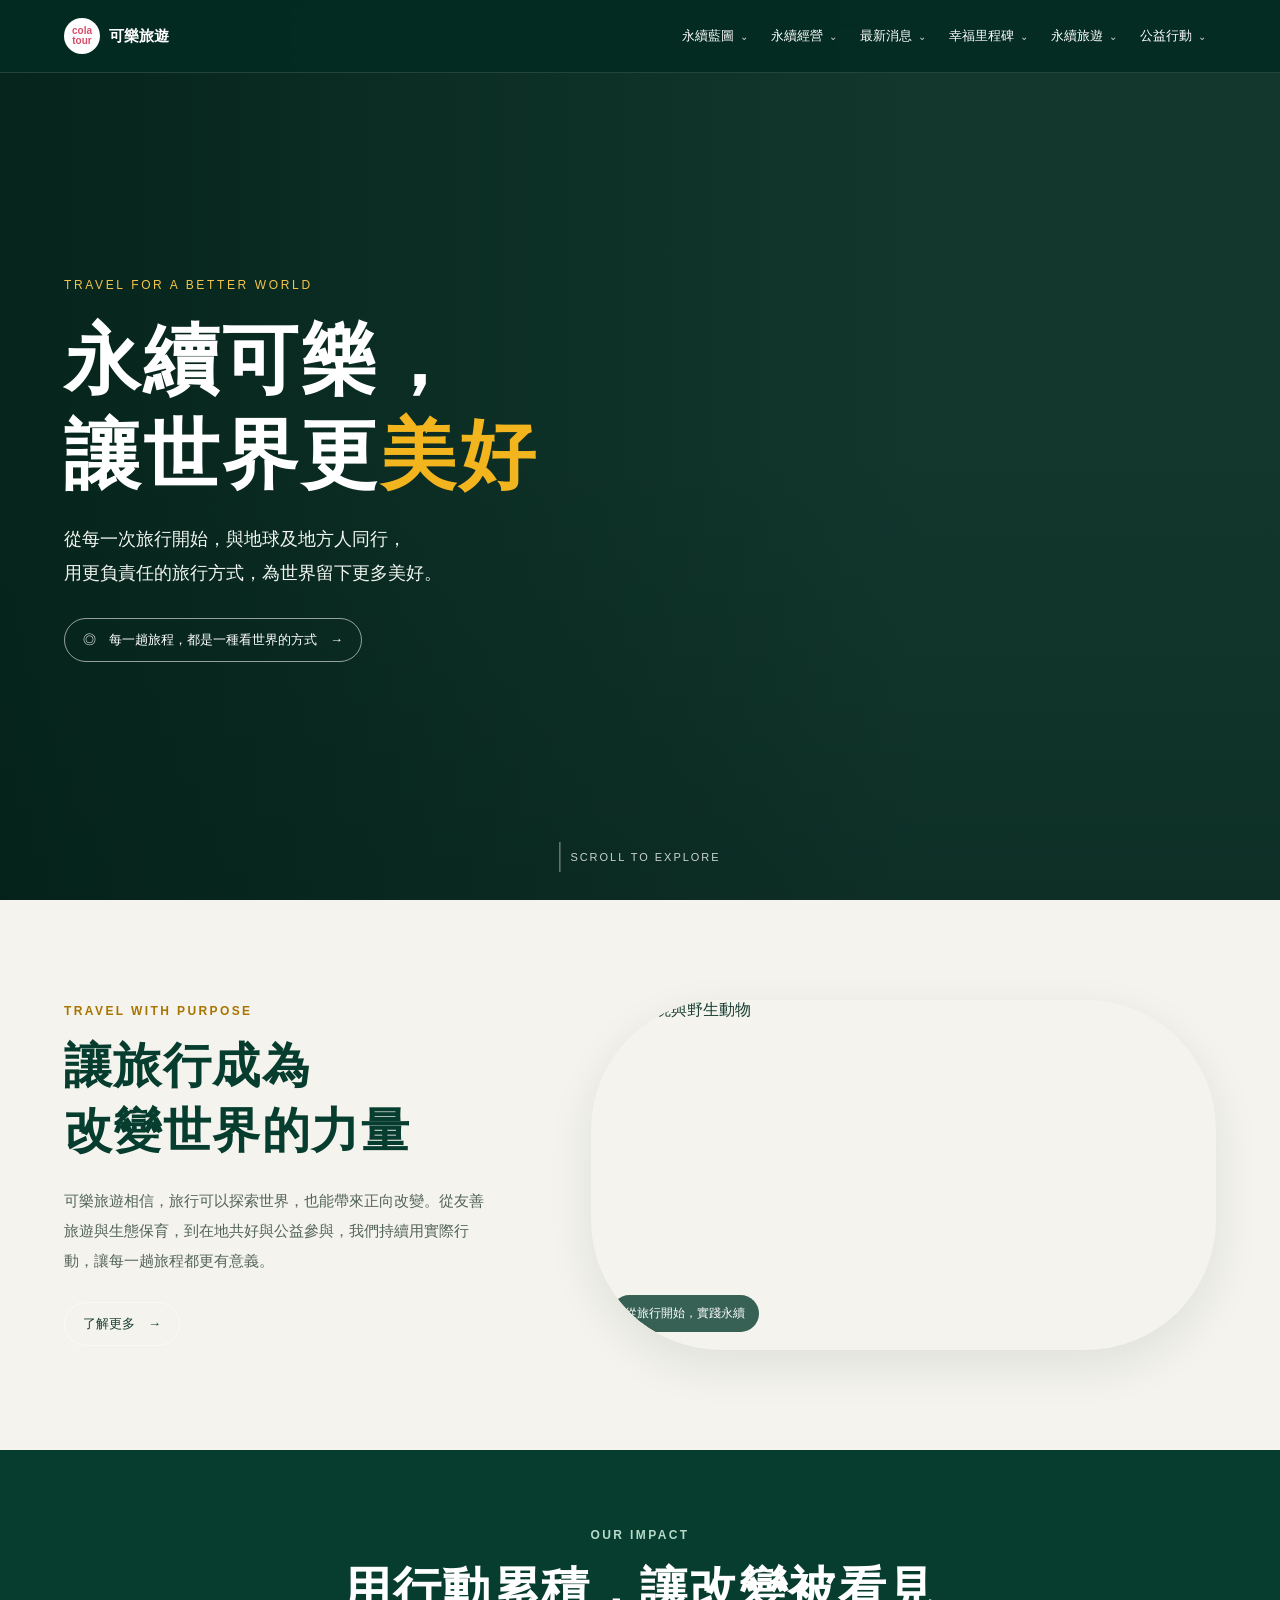
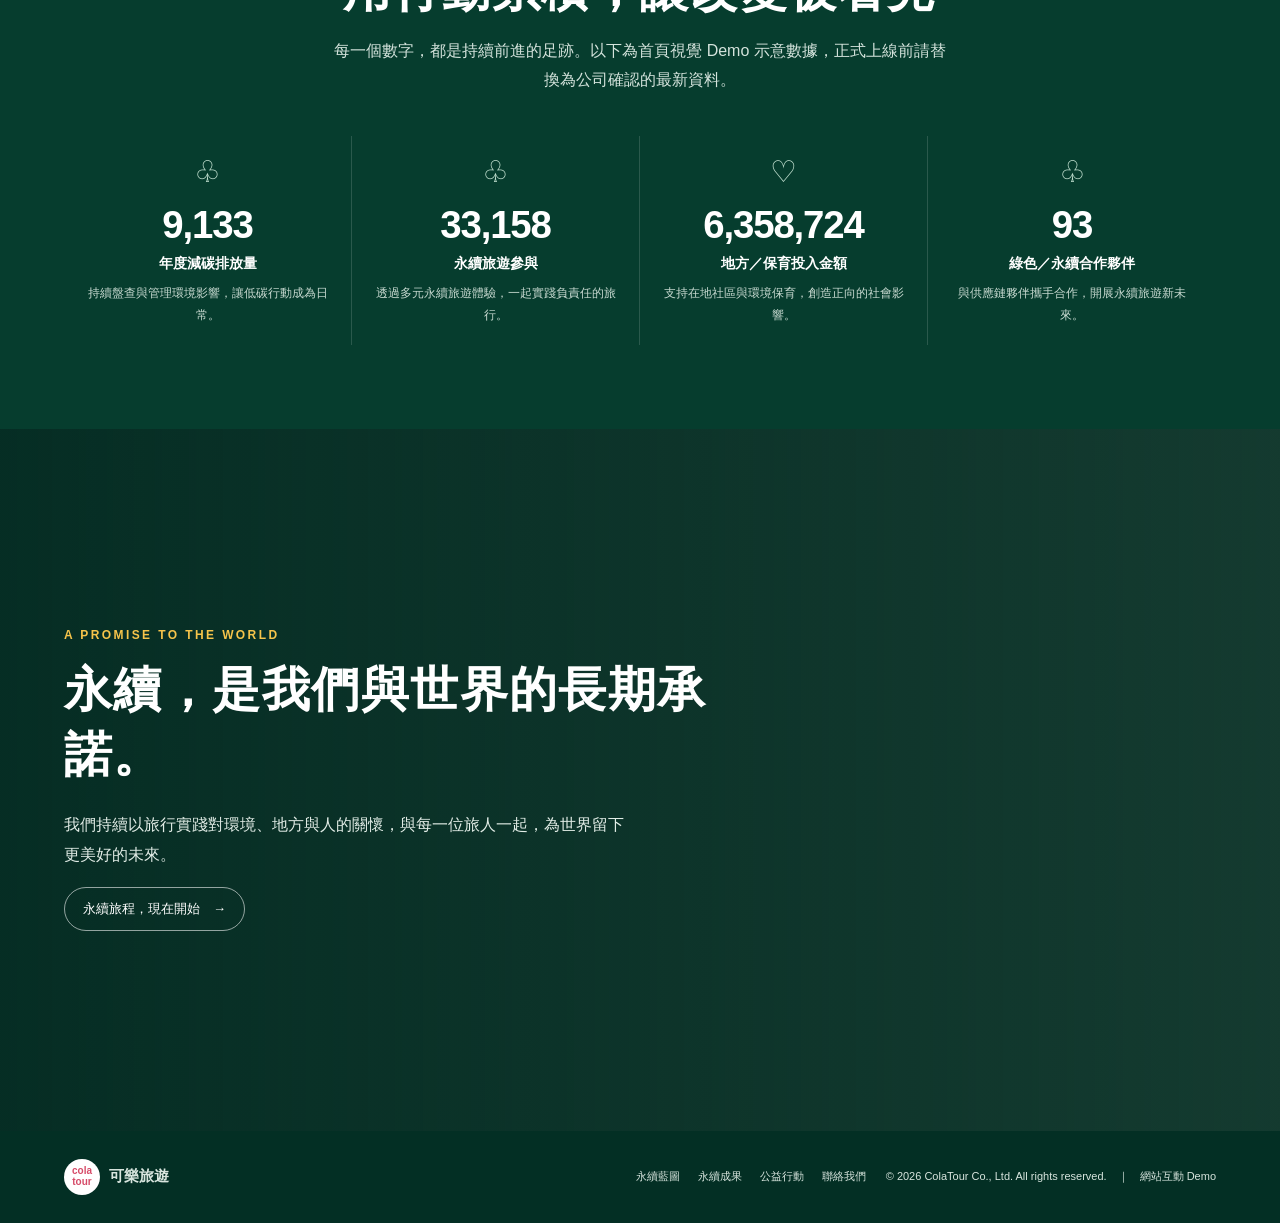
==== index.html @ e3a6dd12 "Add files via upload" ====
<!DOCTYPE html>
<html lang="zh-Hant">
<head>
<meta charset="UTF-8">
<meta name="viewport" content="width=device-width, initial-scale=1.0">
<meta name="description" content="可樂旅遊永續網站首頁互動展示 Demo">
<title>永續可樂，讓世界更美好｜可樂旅遊</title>
<style>
:root{--green:#063d2e;--green2:#0d5942;--cream:#f4f3ed;--gold:#f2b51d;--ink:#173d32;--white:#fff}
*{box-sizing:border-box}
html{scroll-behavior:smooth;scroll-padding-top:78px}
body{margin:0;font-family:"Noto Sans TC","Microsoft JhengHei",sans-serif;color:var(--ink);background:var(--cream)}
a{color:inherit;text-decoration:none}
button{font:inherit}
.site-header{position:fixed;inset:0 0 auto;z-index:1000;background:rgba(4,43,33,.91);backdrop-filter:blur(12px);color:white;border-bottom:1px solid rgba(255,255,255,.12)}
.nav-wrap{max-width:1440px;margin:auto;min-height:72px;padding:0 5%;display:flex;align-items:center;gap:26px}
.brand{display:flex;align-items:center;gap:9px;white-space:nowrap;font-weight:800;font-size:15px;margin-right:auto}
.brand-mark{display:grid;place-items:center;width:36px;height:36px;border-radius:50%;background:white;color:#d64b68;font-size:10px;font-weight:900;line-height:1.05;text-align:center}
.nav{display:flex;align-items:center;gap:3px}
.nav-item{position:relative}
.nav-link{display:flex;align-items:center;gap:6px;border:0;background:none;color:white;padding:25px 10px;font-size:13px;cursor:pointer;white-space:nowrap}
.nav-link:hover,.nav-link:focus-visible{color:var(--gold)}
.chevron{font-size:10px;opacity:.8}
.dropdown{display:none;position:absolute;top:100%;left:0;min-width:190px;padding:8px;background:#fff;color:var(--ink);border-radius:0 0 12px 12px;box-shadow:0 14px 30px #001b1640}
.nav-item:hover .dropdown,.nav-item:focus-within .dropdown,.nav-item.open .dropdown{display:block}
.dropdown a{display:block;padding:11px 12px;border-radius:7px;font-size:13px}
.dropdown a:hover{background:#edf4ef;color:#08724f}
.menu-toggle{display:none;background:none;color:#fff;border:1px solid #ffffff60;border-radius:8px;padding:7px 10px}
section{position:relative;overflow:hidden}
.hero{min-height:100svh;display:flex;align-items:center;color:#fff;background:#173d32}
.hero-bg{position:absolute;inset:0;background-position:center;background-size:cover;transform:scale(1.04);transition:transform 1.2s ease}
.hero::after{content:"";position:absolute;inset:0;background:linear-gradient(90deg,rgba(0,29,21,.76),rgba(0,32,25,.2) 72%),linear-gradient(0deg,rgba(0,20,15,.24),transparent 50%)}
.hero-content{position:relative;z-index:2;width:min(1180px,90%);margin:80px auto 40px}
.eyebrow{font-size:12px;letter-spacing:.22em;text-transform:uppercase;color:#f6c44b;margin-bottom:20px}
.hero h1{font-size:clamp(42px,6vw,76px);line-height:1.25;letter-spacing:.04em;margin:0 0 20px;font-weight:800}
.gold{color:var(--gold)}
.hero p{font-size:clamp(15px,1.5vw,18px);line-height:1.9;max-width:520px;margin:0 0 28px;color:#f1f5f0}
.pill-link{display:inline-flex;align-items:center;gap:12px;border:1px solid #ffffff90;border-radius:30px;padding:12px 18px;font-size:13px;transition:.25s}
.pill-link:hover{background:white;color:var(--green);transform:translateY(-2px)}
.scroll-hint{position:absolute;z-index:2;bottom:28px;left:50%;transform:translateX(-50%);font-size:11px;letter-spacing:.18em;color:#ffffffc9;display:flex;align-items:center;gap:10px}
.scroll-hint:before{content:"";width:1px;height:30px;background:#ffffff90}
.section-inner{width:min(1180px,90%);margin:auto}
.story{padding:100px 0;background:var(--cream)}
.story-grid{display:grid;grid-template-columns:.82fr 1.18fr;gap:8%;align-items:center}
.kicker{color:#a87500;font-size:12px;letter-spacing:.2em;font-weight:800;margin-bottom:16px}
h2{font-size:clamp(30px,4vw,48px);line-height:1.35;margin:0 0 22px;color:var(--green);letter-spacing:.03em}
.body-copy{font-size:15px;line-height:2;color:#53645c;margin:0 0 26px}
.photo-frame{position:relative;border-radius:130px 130px 130px 130px;overflow:hidden;min-height:350px;box-shadow:0 16px 45px #163d2d18}
.photo-frame img{position:absolute;width:100%;height:100%;inset:0;object-fit:cover;transition:transform 1.2s}
.photo-frame:hover img{transform:scale(1.05)}
.photo-tag{position:absolute;bottom:18px;left:20px;background:#073d2dcc;color:white;padding:10px 14px;border-radius:30px;font-size:12px;backdrop-filter:blur(8px)}
.stats{padding:78px 0 84px;background:var(--green);color:#fff}
.stats .kicker{color:#b6d9c8}
.stats h2{color:#fff;text-align:center;margin-bottom:14px}
.stats-intro{text-align:center;color:#d4e3dc;max-width:620px;margin:0 auto 42px;line-height:1.8}
.stat-grid{display:grid;grid-template-columns:repeat(4,1fr);gap:0}
.stat{padding:18px 22px;text-align:center;border-right:1px solid #ffffff25}
.stat:last-child{border-right:0}
.stat-icon{font-size:30px;margin-bottom:14px;color:#c1dfcf}
.stat-number{font-size:clamp(28px,3vw,42px);font-weight:700;letter-spacing:-.03em;margin-bottom:8px}
.stat-label{font-size:14px;font-weight:700;margin-bottom:10px}
.stat p{font-size:12px;line-height:1.8;color:#c7d9d0;margin:0}
.closing{min-height:78vh;display:flex;align-items:center;color:white;background:#173d32}
.closing-bg{position:absolute;inset:-5% 0;background-position:center;background-size:cover;will-change:transform;transform:scale(1.08)}
.closing::after{content:"";position:absolute;inset:0;background:linear-gradient(90deg,#032b22d9,#032b2260 65%,#032b2220)}
.closing-content{position:relative;z-index:2;width:min(1180px,90%);margin:80px auto}
.closing h2{color:#fff;max-width:680px}
.closing p{max-width:570px;line-height:1.9;color:#e1ece6}
.footer{background:#032f24;color:#d8e5de;padding:28px 5%}
.footer-inner{max-width:1180px;margin:auto;display:flex;align-items:center;justify-content:space-between;gap:20px;font-size:11px}
.footer-links{display:flex;gap:18px;flex-wrap:wrap}
.footer a:hover{color:var(--gold)}
.reveal{opacity:0;transform:translateY(34px);transition:opacity .8s ease,transform .8s ease}
.reveal.visible{opacity:1;transform:translateY(0)}
.reveal-left{transform:translateX(-34px)}
.reveal-left.visible{transform:translateX(0)}
.reveal-right{transform:translateX(34px)}
.reveal-right.visible{transform:translateX(0)}
@media(prefers-reduced-motion:reduce){html{scroll-behavior:auto}*,*::before,*::after{transition:none!important;animation:none!important}.reveal{opacity:1;transform:none}}
@media(max-width:900px){
 .nav-wrap{min-height:66px;gap:12px}.menu-toggle{display:block}.nav{display:none;position:absolute;top:66px;left:0;right:0;background:#063d2e;padding:8px 5% 18px;max-height:75vh;overflow:auto;align-items:stretch;flex-direction:column}
 .nav.mobile-open{display:flex}.nav-item{width:100%}.nav-link{width:100%;justify-content:space-between;padding:14px 8px}.dropdown{position:static;box-shadow:none;border-radius:8px;margin:0 8px 8px;min-width:0}.nav-item:hover .dropdown{display:none}.nav-item.open .dropdown,.nav-item:focus-within .dropdown{display:block}
 .story-grid{grid-template-columns:1fr;gap:35px}.photo-frame{min-height:320px;border-radius:70px}.stat-grid{grid-template-columns:repeat(2,1fr);row-gap:25px}.stat:nth-child(2){border-right:0}.stat:nth-child(3){border-top:1px solid #ffffff25;padding-top:28px}.stat:nth-child(4){border-top:1px solid #ffffff25;padding-top:28px}
 .footer-inner{align-items:flex-start;flex-direction:column}
}
@media(max-width:520px){.hero{min-height:88svh}.hero h1{font-size:42px}.hero-content{margin-top:100px}.story{padding:72px 0}.photo-frame{min-height:260px}.stat{padding:14px 10px}.stat-number{font-size:28px}.stat-label{font-size:12px}.closing{min-height:70vh}}
</style>
</head>
<body>
<header class="site-header">
  <div class="nav-wrap">
    <a class="brand" href="#home" aria-label="可樂旅遊，回到首頁"><span class="brand-mark">cola<br>tour</span><span>可樂旅遊</span></a>
    <button class="menu-toggle" aria-expanded="false" aria-label="開啟選單">☰ 選單</button>
    <nav class="nav" aria-label="主要導覽">
      <div class="nav-item"><button class="nav-link" aria-expanded="false">永續藍圖 <span class="chevron">⌄</span></button><div class="dropdown"><a href="#home">永續願景</a><a href="#story">永續策略</a><a href="#commitment">未來承諾</a></div></div>
      <div class="nav-item"><button class="nav-link" aria-expanded="false">永續經營 <span class="chevron">⌄</span></button><div class="dropdown"><a href="#stats">公司治理</a><a href="#stats">環境管理</a><a href="#stats">責任供應鏈</a></div></div>
      <div class="nav-item"><button class="nav-link" aria-expanded="false">最新消息 <span class="chevron">⌄</span></button><div class="dropdown"><a href="#story">永續焦點</a><a href="#story">活動消息</a><a href="#story">媒體報導</a></div></div>
      <div class="nav-item"><button class="nav-link" aria-expanded="false">幸福里程碑 <span class="chevron">⌄</span></button><div class="dropdown"><a href="#stats">永續成果</a><a href="#stats">年度報告</a></div></div>
      <div class="nav-item"><button class="nav-link" aria-expanded="false">永續旅遊 <span class="chevron">⌄</span></button><div class="dropdown"><a href="#story">友善旅遊</a><a href="#story">生態保育</a><a href="#story">在地共好</a></div></div>
      <div class="nav-item"><button class="nav-link" aria-expanded="false">公益行動 <span class="chevron">⌄</span></button><div class="dropdown"><a href="#story">公益參與</a><a href="#story">志工行動</a><a href="#commitment">合作夥伴</a></div></div>
    </nav>
  </div>
</header>
<main>
  <section class="hero" id="home">
    <div class="hero-bg" data-parallax style="background-image:url('https://images.unsplash.com/photo-1470770841072-f978cf4d019e?auto=format&fit=crop&w=2200&q=85')"></div>
    <div class="hero-content">
      <div class="eyebrow reveal">Travel for a better world</div>
      <h1 class="reveal">永續可樂，<br>讓世界更<span class="gold">美好</span></h1>
      <p class="reveal">從每一次旅行開始，與地球及地方人同行，<br>用更負責任的旅行方式，為世界留下更多美好。</p>
      <a class="pill-link reveal" href="#story">◎　每一趟旅程，都是一種看世界的方式　→</a>
    </div>
    <div class="scroll-hint">SCROLL TO EXPLORE</div>
  </section>
  <section class="story" id="story">
    <div class="section-inner story-grid">
      <div class="reveal reveal-left">
        <div class="kicker">TRAVEL WITH PURPOSE</div>
        <h2>讓旅行成為<br>改變世界的力量</h2>
        <p class="body-copy">可樂旅遊相信，旅行可以探索世界，也能帶來正向改變。從友善旅遊與生態保育，到在地共好與公益參與，我們持續用實際行動，讓每一趟旅程都更有意義。</p>
        <a class="pill-link" href="#stats">了解更多　→</a>
      </div>
      <div class="photo-frame reveal reveal-right">
        <img src="https://images.unsplash.com/photo-1516026672322-b0d2b2a3b2cd?auto=format&fit=crop&w=1400&q=85" alt="自然環境與野生動物" loading="lazy">
        <span class="photo-tag">從旅行開始，實踐永續</span>
      </div>
    </div>
  </section>
  <section class="stats" id="stats">
    <div class="section-inner">
      <div class="kicker reveal" style="text-align:center">OUR IMPACT</div>
      <h2 class="reveal">用行動累積，讓改變被看見</h2>
      <p class="stats-intro reveal">每一個數字，都是持續前進的足跡。以下為首頁視覺 Demo 示意數據，正式上線前請替換為公司確認的最新資料。</p>
      <div class="stat-grid">
        <div class="stat reveal"><div class="stat-icon">♧</div><div class="stat-number" data-count="12580">0</div><div class="stat-label">年度減碳排放量</div><p>持續盤查與管理環境影響，讓低碳行動成為日常。</p></div>
        <div class="stat reveal"><div class="stat-icon">♧</div><div class="stat-number" data-count="45680">0</div><div class="stat-label">永續旅遊參與</div><p>透過多元永續旅遊體驗，一起實踐負責任的旅行。</p></div>
        <div class="stat reveal"><div class="stat-icon">♡</div><div class="stat-number" data-count="8760000">0</div><div class="stat-label">地方／保育投入金額</div><p>支持在地社區與環境保育，創造正向的社會影響。</p></div>
        <div class="stat reveal"><div class="stat-icon">♧</div><div class="stat-number" data-count="128">0</div><div class="stat-label">綠色／永續合作夥伴</div><p>與供應鏈夥伴攜手合作，開展永續旅遊新未來。</p></div>
      </div>
    </div>
  </section>
  <section class="closing" id="commitment">
    <div class="closing-bg" data-parallax style="background-image:url('https://images.unsplash.com/photo-1464822759023-fed622ff2c3b?auto=format&fit=crop&w=2200&q=85')"></div>
    <div class="closing-content">
      <div class="kicker reveal" style="color:#f6c44b">A PROMISE TO THE WORLD</div>
      <h2 class="reveal">永續，是我們與世界的長期承諾。</h2>
      <p class="reveal">我們持續以旅行實踐對環境、地方與人的關懷，與每一位旅人一起，為世界留下更美好的未來。</p>
      <a class="pill-link reveal" href="#home">永續旅程，現在開始　→</a>
    </div>
  </section>
</main>
<footer class="footer">
  <div class="footer-inner">
    <a class="brand" href="#home"><span class="brand-mark">cola<br>tour</span><span>可樂旅遊</span></a>
    <div class="footer-links"><a href="#home">永續藍圖</a><a href="#stats">永續成果</a><a href="#story">公益行動</a><a href="#commitment">聯絡我們</a></div>
    <div>© 2026 ColaTour Co., Ltd. All rights reserved.　｜　網站互動 Demo</div>
  </div>
</footer>
<script>
const header = document.querySelector('.site-header');
const menuToggle = document.querySelector('.menu-toggle');
const nav = document.querySelector('.nav');

menuToggle.addEventListener('click', () => {
  const opened = nav.classList.toggle('mobile-open');
  menuToggle.setAttribute('aria-expanded', String(opened));
});
document.querySelectorAll('.nav-link').forEach(button => {
  button.addEventListener('click', () => {
    const item = button.closest('.nav-item');
    const isOpen = item.classList.toggle('open');
    button.setAttribute('aria-expanded', String(isOpen));
    document.querySelectorAll('.nav-item').forEach(other => {
      if (other !== item) {
        other.classList.remove('open');
        other.querySelector('.nav-link').setAttribute('aria-expanded', 'false');
      }
    });
  });
});
document.querySelectorAll('.dropdown a').forEach(link => link.addEventListener('click', () => {
  nav.classList.remove('mobile-open');
  menuToggle.setAttribute('aria-expanded', 'false');
  document.querySelectorAll('.nav-item').forEach(item => item.classList.remove('open'));
}));
document.addEventListener('click', event => {
  if (!event.target.closest('.nav-item')) {
    document.querySelectorAll('.nav-item').forEach(item => {
      item.classList.remove('open');
      item.querySelector('.nav-link').setAttribute('aria-expanded', 'false');
    });
  }
});

// 區塊進入畫面時淡入，並依序啟動數字動畫
const revealObserver = new IntersectionObserver(entries => {
  entries.forEach(entry => {
    if (entry.isIntersecting) {
      entry.target.classList.add('visible');
      const number = entry.target.querySelector('[data-count]') || (entry.target.matches('[data-count]') ? entry.target : null);
      if (number && !number.dataset.done) animateNumber(number);
      entry.target.querySelectorAll('[data-count]').forEach(animateNumber);
      revealObserver.unobserve(entry.target);
    }
  });
}, {threshold: 0.18});
document.querySelectorAll('.reveal, .stat').forEach(el => revealObserver.observe(el));

function animateNumber(el) {
  if (el.dataset.done) return;
  el.dataset.done = 'true';
  const target = Number(el.dataset.count);
  const duration = 1500;
  const start = performance.now();
  function step(now) {
    const progress = Math.min((now - start) / duration, 1);
    const eased = 1 - Math.pow(1 - progress, 3);
    el.textContent = Math.round(target * eased).toLocaleString('zh-TW');
    if (progress < 1) requestAnimationFrame(step);
  }
  requestAnimationFrame(step);
}

// 背景隨頁面捲動產生輕微視差；減少動態效果設定會自動停用
const reduceMotion = window.matchMedia('(prefers-reduced-motion: reduce)').matches;
const parallaxLayers = document.querySelectorAll('[data-parallax]');
function updateParallax() {
  if (reduceMotion) return;
  parallaxLayers.forEach(layer => {
    const section = layer.closest('section');
    const rect = section.getBoundingClientRect();
    const progress = (window.innerHeight - rect.top) / (window.innerHeight + rect.height);
    const offset = (progress - .5) * 48;
    layer.style.transform = `scale(1.08) translateY(${offset}px)`;
  });
}
let ticking = false;
window.addEventListener('scroll', () => {
  if (!ticking) {
    window.requestAnimationFrame(() => { updateParallax(); ticking = false; });
    ticking = true;
  }
}, {passive:true});
updateParallax();
</script>
</body>
</html>
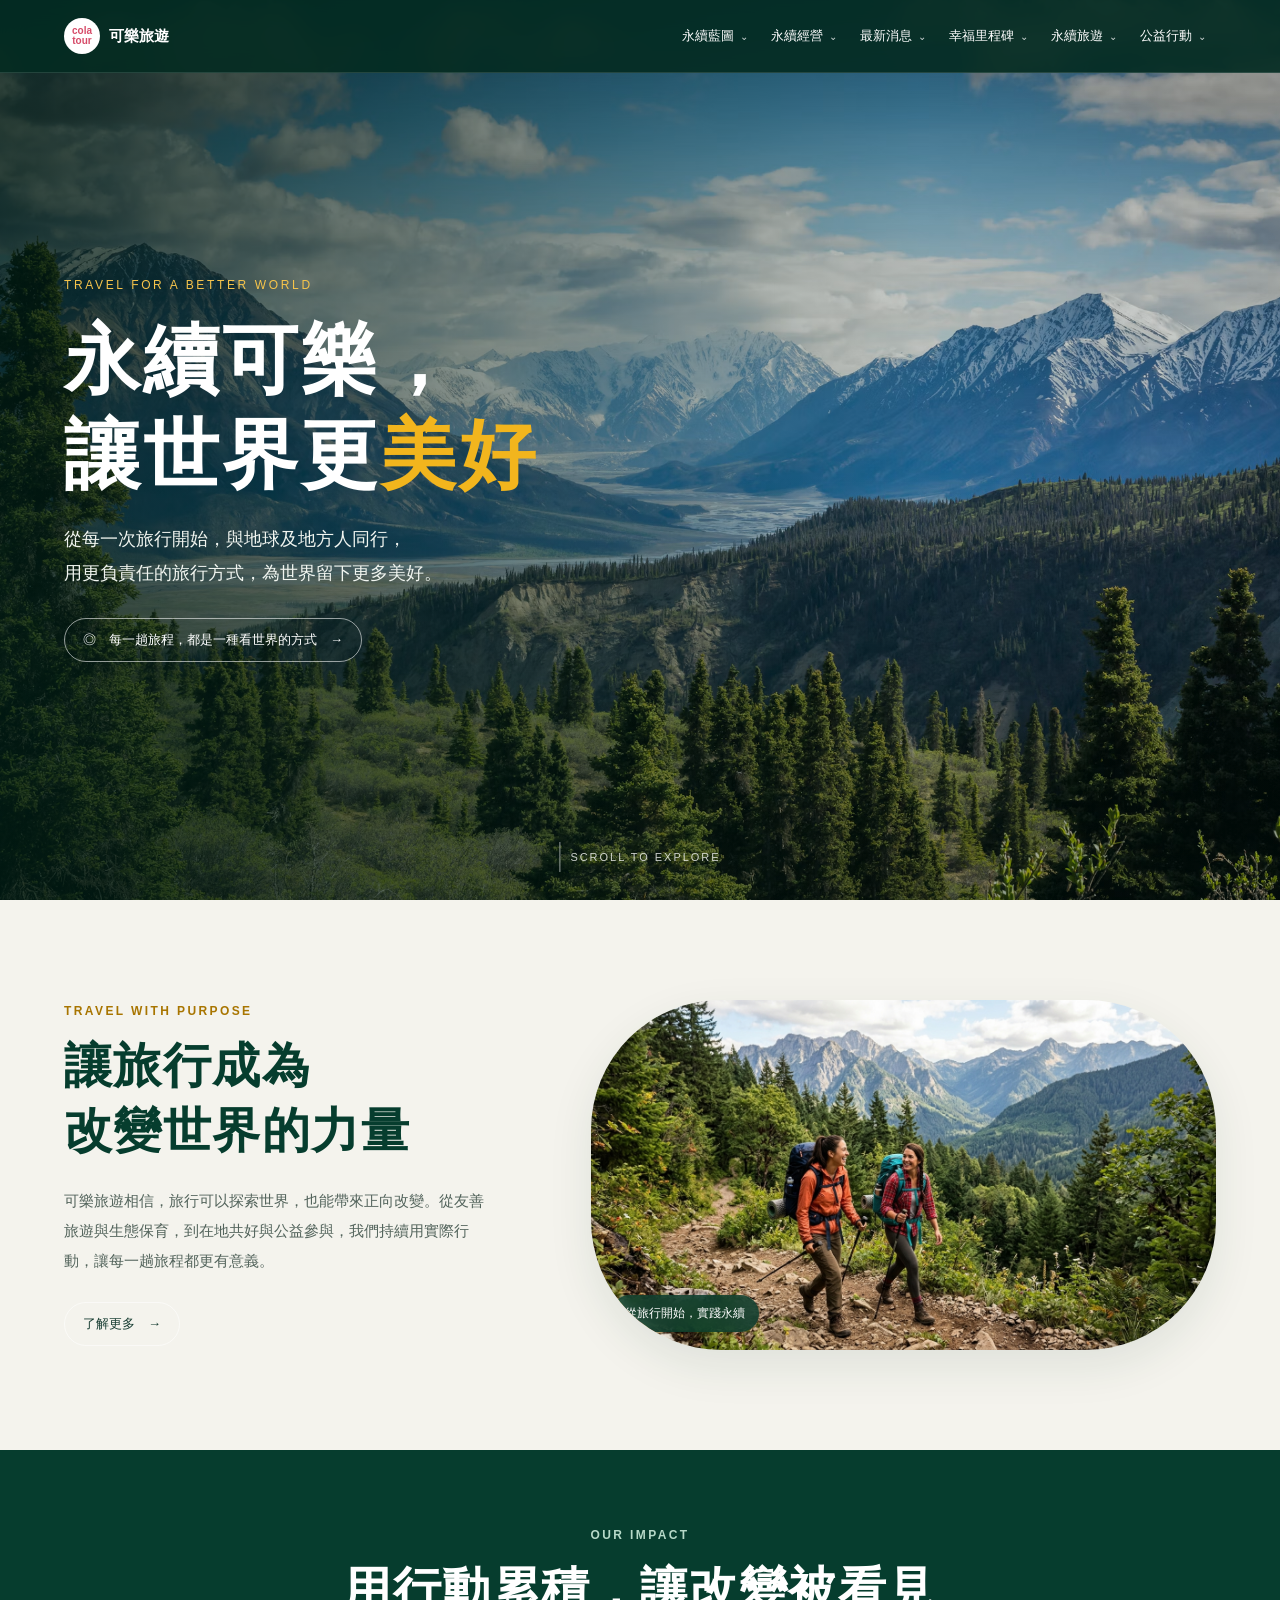
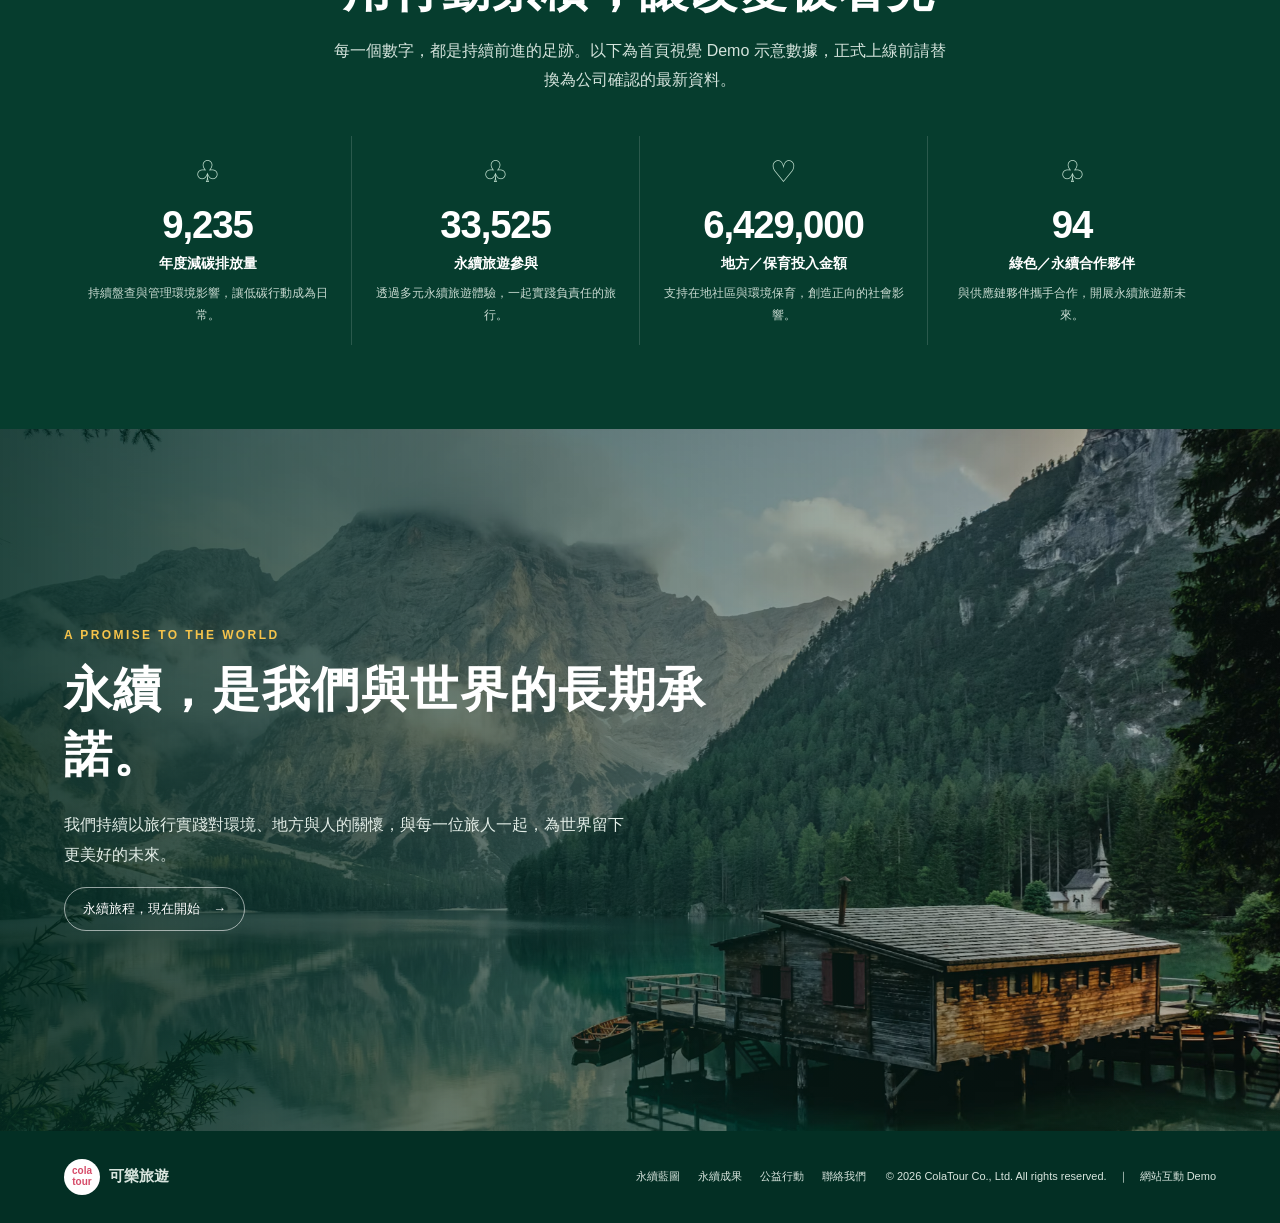
==== commit 0a3bb1d8: "Update index.html" ====
--- a/index.html
+++ b/index.html
@@ -103,7 +103,7 @@
 </header>
 <main>
   <section class="hero" id="home">
-    <div class="hero-bg" data-parallax style="background-image:url('https://images.unsplash.com/photo-1470770841072-f978cf4d019e?auto=format&fit=crop&w=2200&q=85')"></div>
+    <div class="hero-bg" data-parallax style="background-image:url('image/main/01.avif')"></div>
     <div class="hero-content">
       <div class="eyebrow reveal">Travel for a better world</div>
       <h1 class="reveal">永續可樂，<br>讓世界更<span class="gold">美好</span></h1>
@@ -121,7 +121,7 @@
         <a class="pill-link" href="#stats">了解更多　→</a>
       </div>
       <div class="photo-frame reveal reveal-right">
-        <img src="https://images.unsplash.com/photo-1516026672322-b0d2b2a3b2cd?auto=format&fit=crop&w=1400&q=85" alt="自然環境與野生動物" loading="lazy">
+        <img src="image/main/02.jpg" alt="自然環境與野生動物" loading="lazy">
         <span class="photo-tag">從旅行開始，實踐永續</span>
       </div>
     </div>
@@ -140,7 +140,7 @@
     </div>
   </section>
   <section class="closing" id="commitment">
-    <div class="closing-bg" data-parallax style="background-image:url('https://images.unsplash.com/photo-1464822759023-fed622ff2c3b?auto=format&fit=crop&w=2200&q=85')"></div>
+    <div class="closing-bg" data-parallax style="background-image:url('image/main/03.avif')"></div>
     <div class="closing-content">
       <div class="kicker reveal" style="color:#f6c44b">A PROMISE TO THE WORLD</div>
       <h2 class="reveal">永續，是我們與世界的長期承諾。</h2>
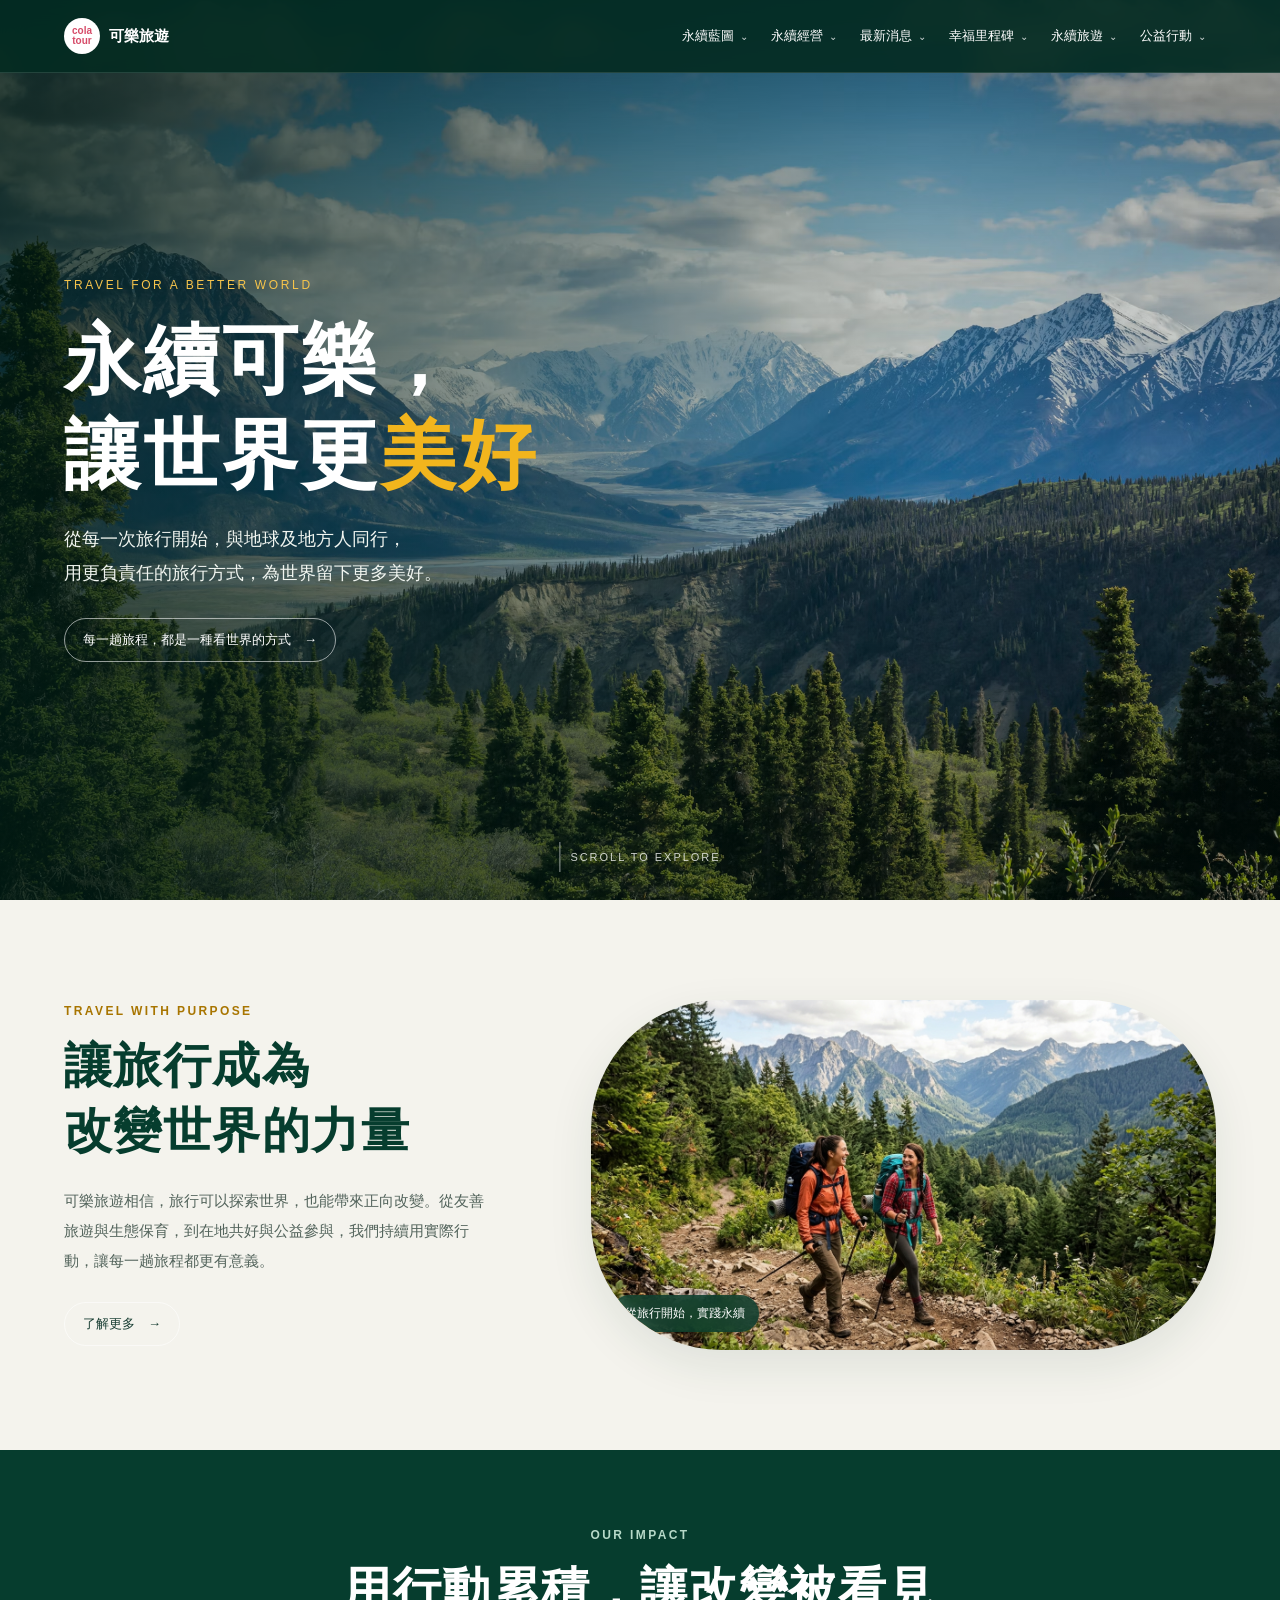
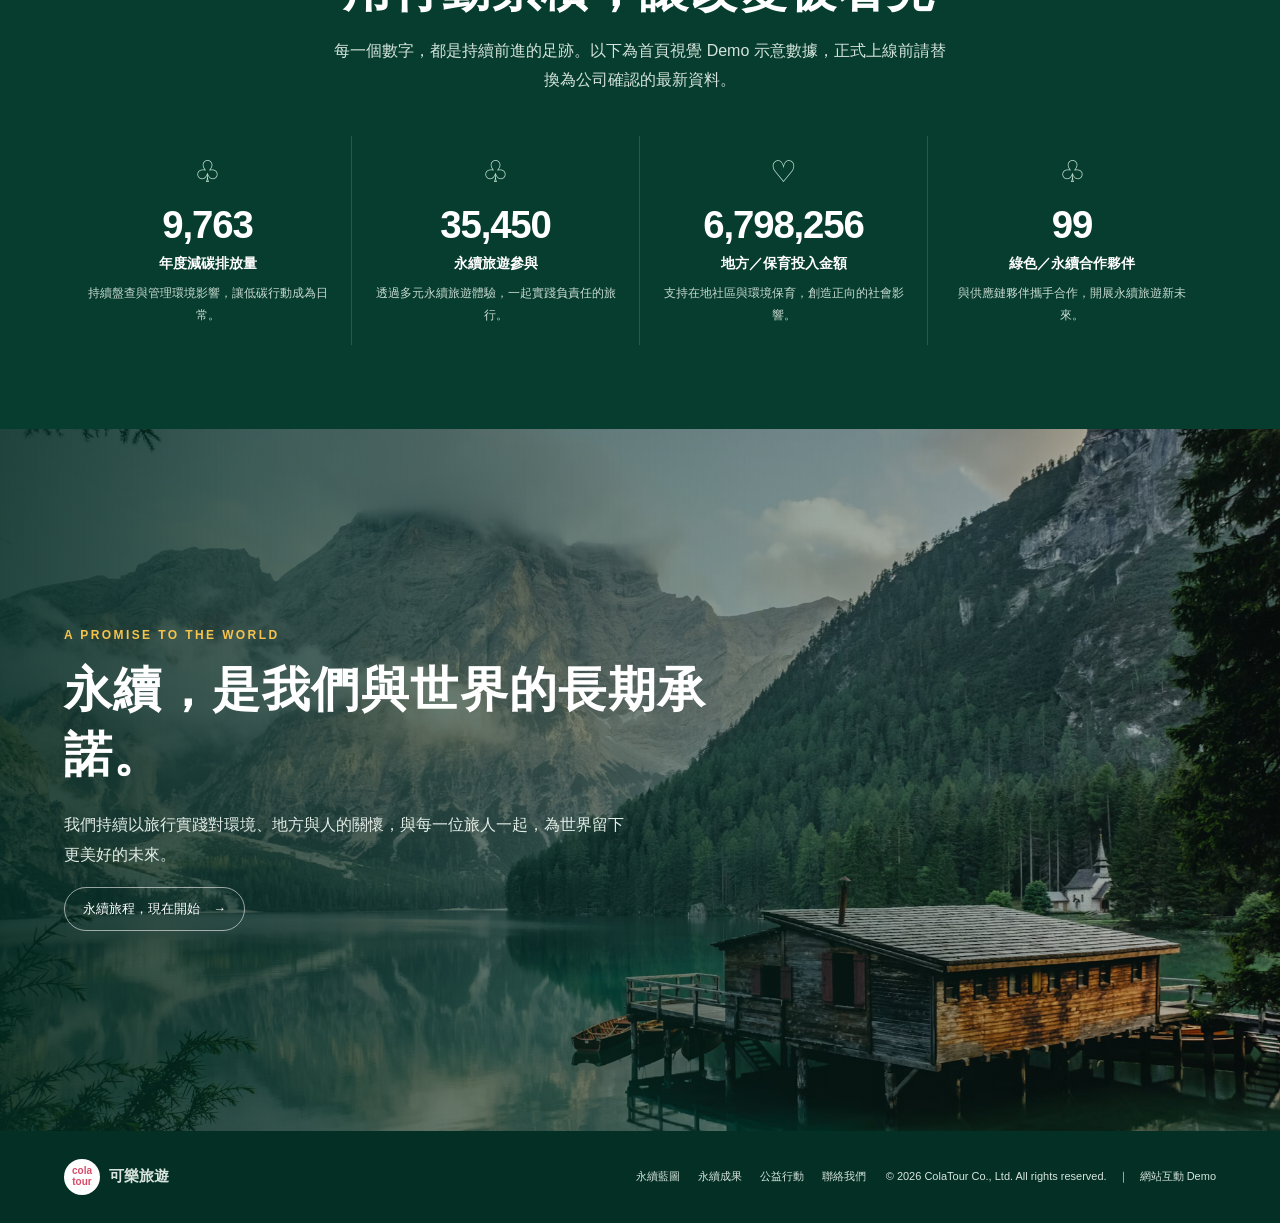
==== commit d9d38677: "Update index.html" ====
--- a/index.html
+++ b/index.html
@@ -108,7 +108,7 @@
       <div class="eyebrow reveal">Travel for a better world</div>
       <h1 class="reveal">永續可樂，<br>讓世界更<span class="gold">美好</span></h1>
       <p class="reveal">從每一次旅行開始，與地球及地方人同行，<br>用更負責任的旅行方式，為世界留下更多美好。</p>
-      <a class="pill-link reveal" href="#story">◎　每一趟旅程，都是一種看世界的方式　→</a>
+      <a class="pill-link reveal" href="#story">每一趟旅程，都是一種看世界的方式　→</a>
     </div>
     <div class="scroll-hint">SCROLL TO EXPLORE</div>
   </section>
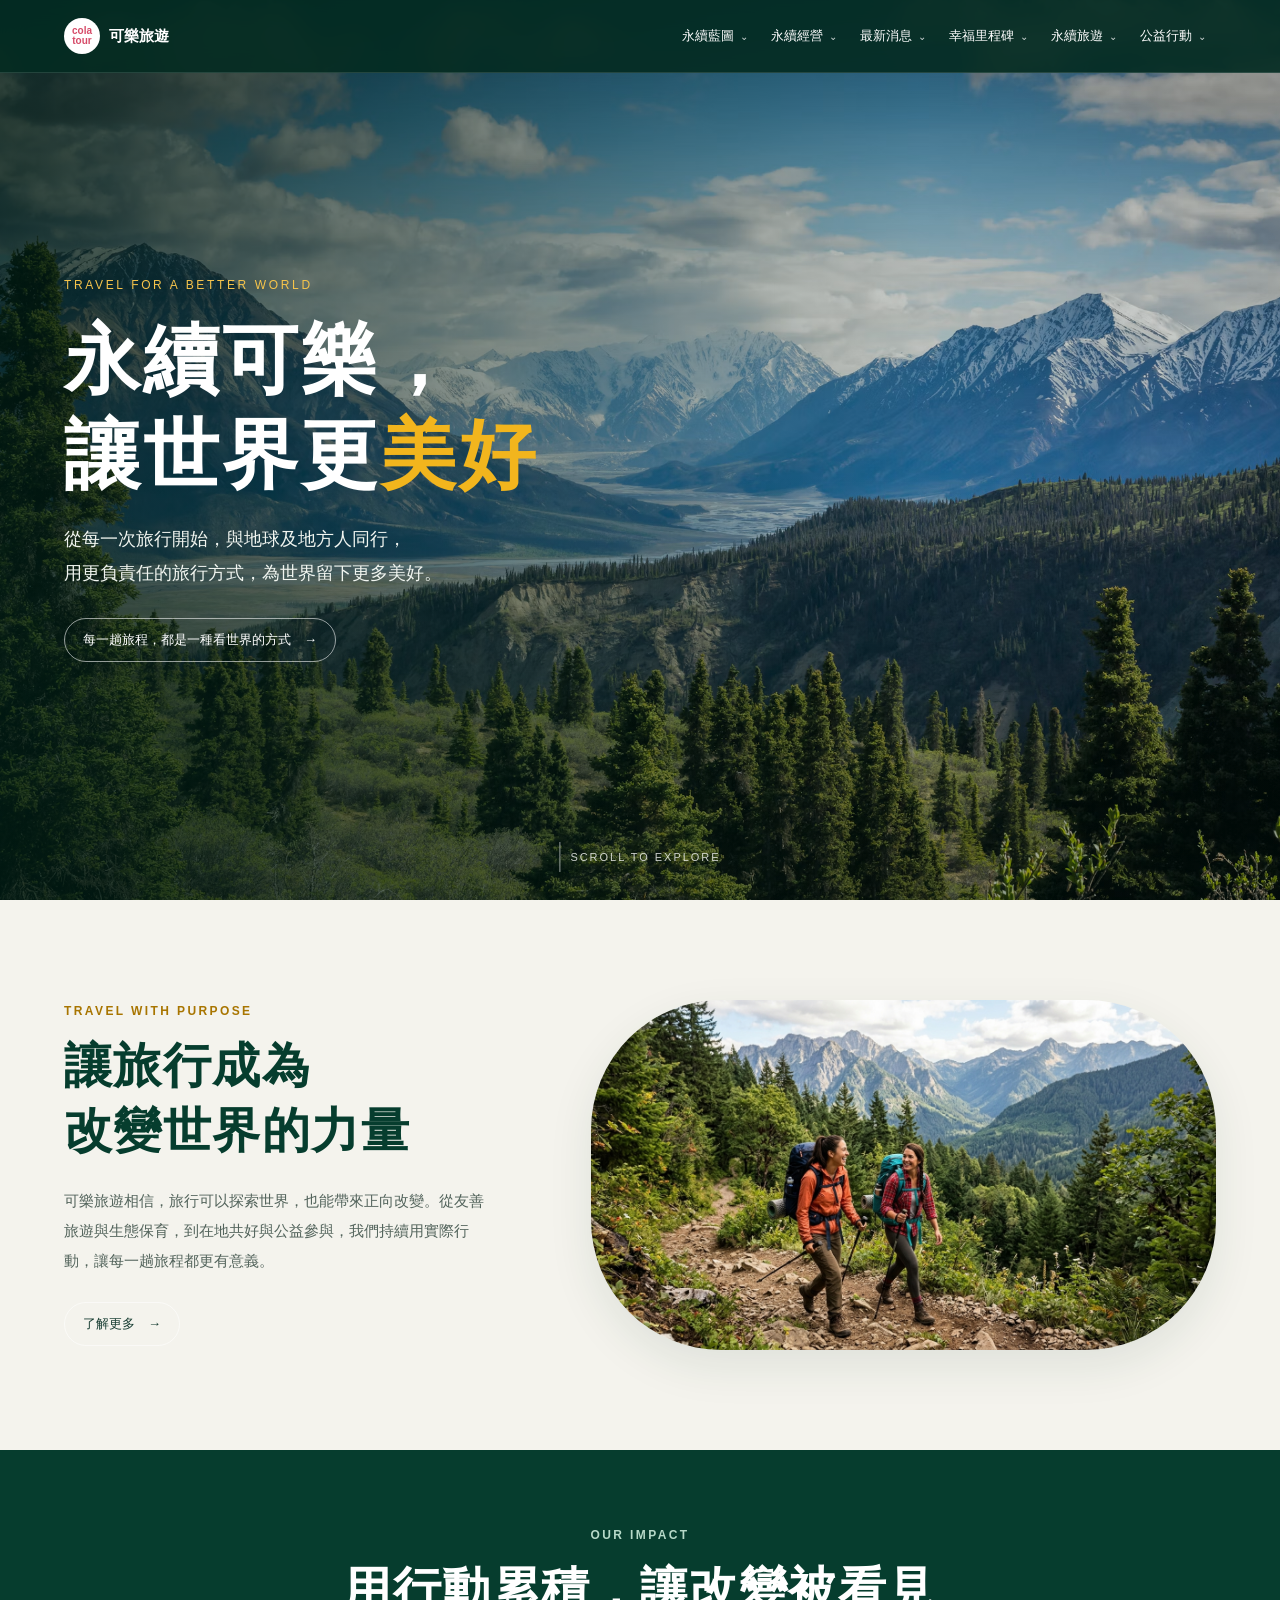
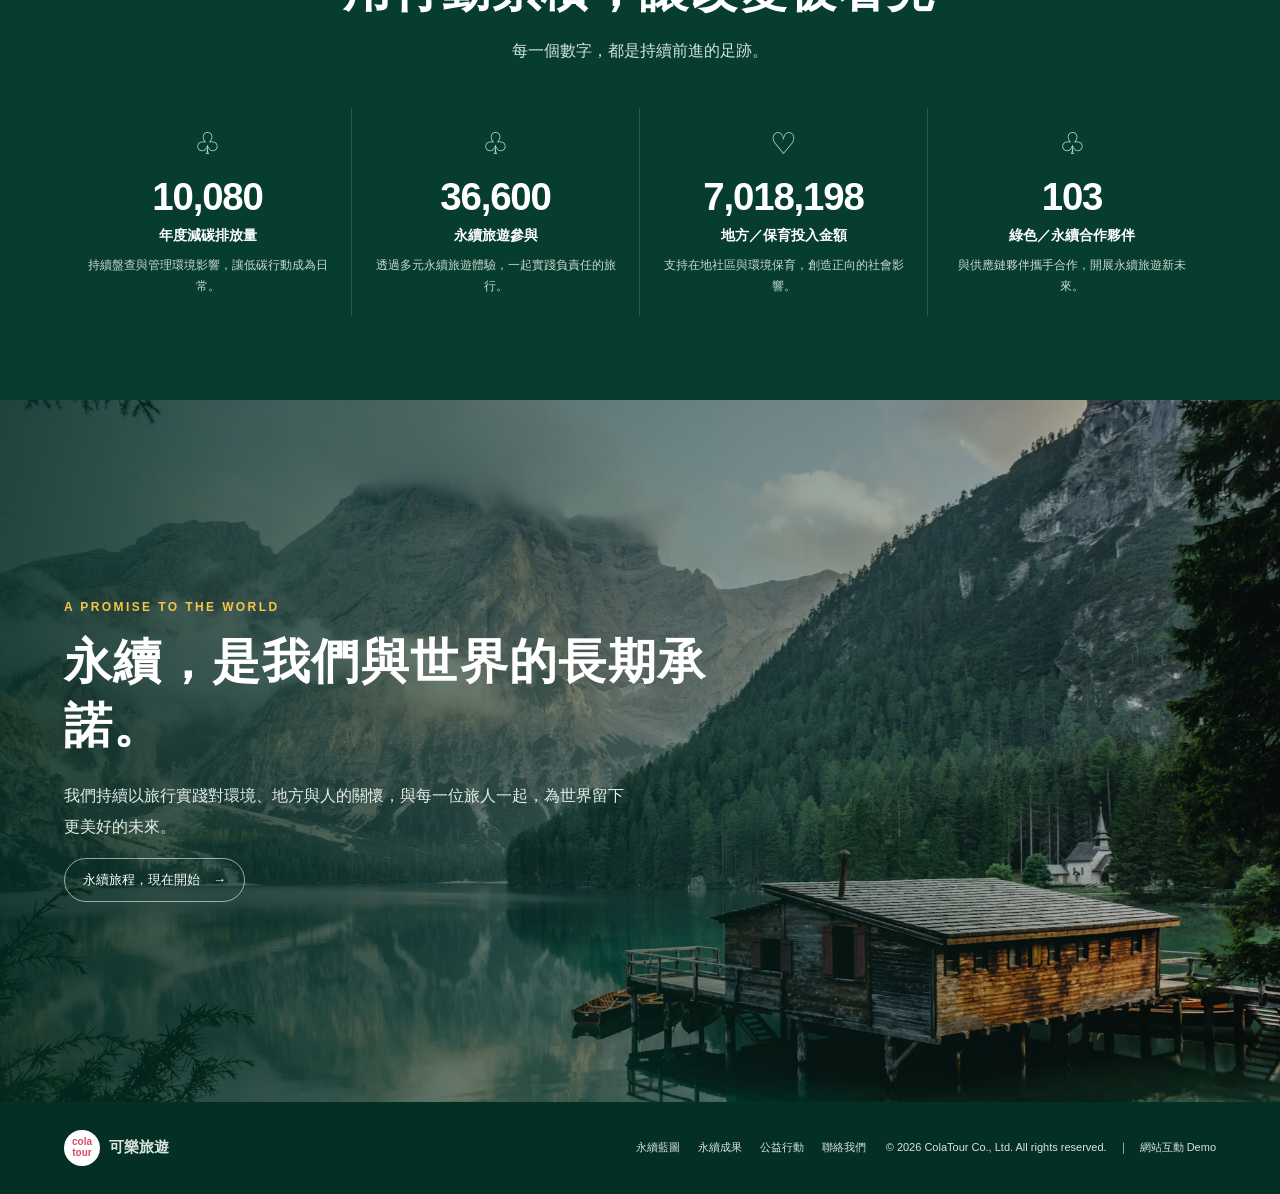
==== commit becb90b2: "Update index.html" ====
--- a/index.html
+++ b/index.html
@@ -122,7 +122,6 @@
       </div>
       <div class="photo-frame reveal reveal-right">
         <img src="image/main/02.jpg" alt="自然環境與野生動物" loading="lazy">
-        <span class="photo-tag">從旅行開始，實踐永續</span>
       </div>
     </div>
   </section>
@@ -130,7 +129,7 @@
     <div class="section-inner">
       <div class="kicker reveal" style="text-align:center">OUR IMPACT</div>
       <h2 class="reveal">用行動累積，讓改變被看見</h2>
-      <p class="stats-intro reveal">每一個數字，都是持續前進的足跡。以下為首頁視覺 Demo 示意數據，正式上線前請替換為公司確認的最新資料。</p>
+      <p class="stats-intro reveal">每一個數字，都是持續前進的足跡。</p>
       <div class="stat-grid">
         <div class="stat reveal"><div class="stat-icon">♧</div><div class="stat-number" data-count="12580">0</div><div class="stat-label">年度減碳排放量</div><p>持續盤查與管理環境影響，讓低碳行動成為日常。</p></div>
         <div class="stat reveal"><div class="stat-icon">♧</div><div class="stat-number" data-count="45680">0</div><div class="stat-label">永續旅遊參與</div><p>透過多元永續旅遊體驗，一起實踐負責任的旅行。</p></div>
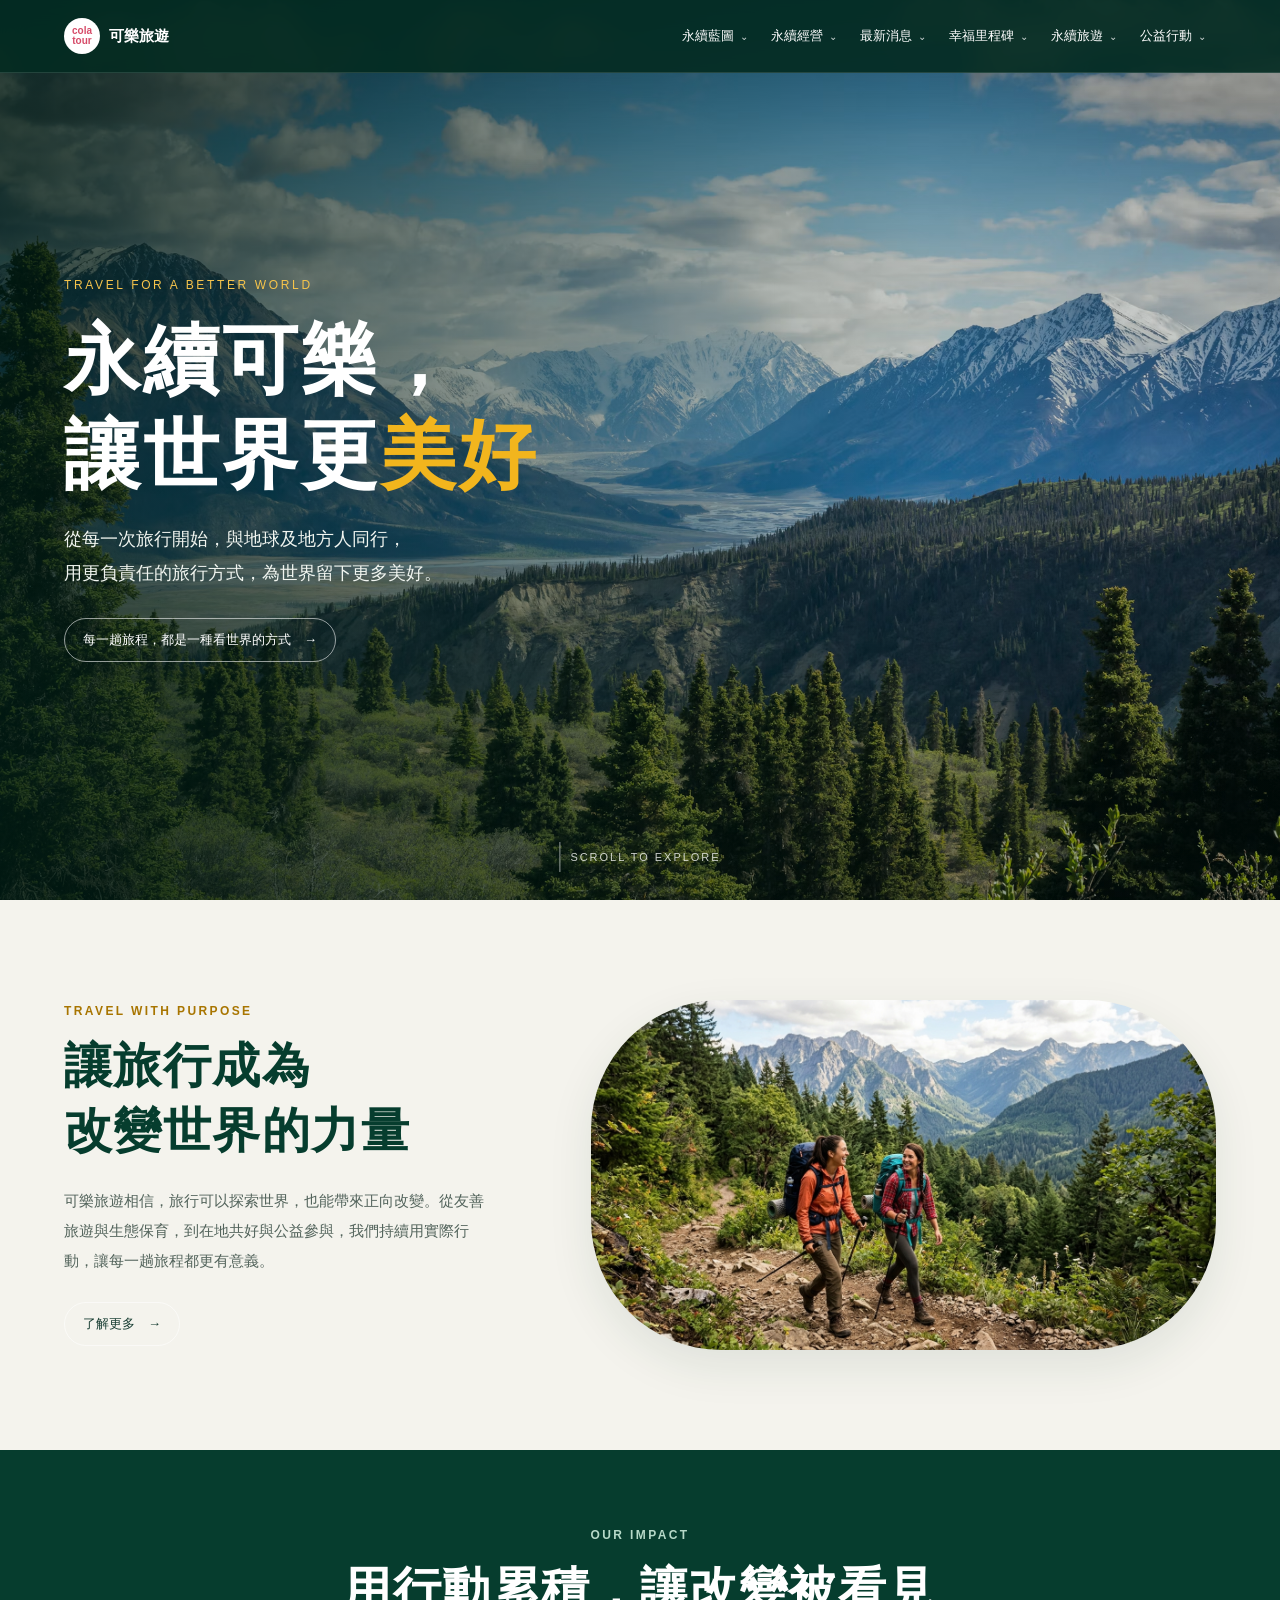
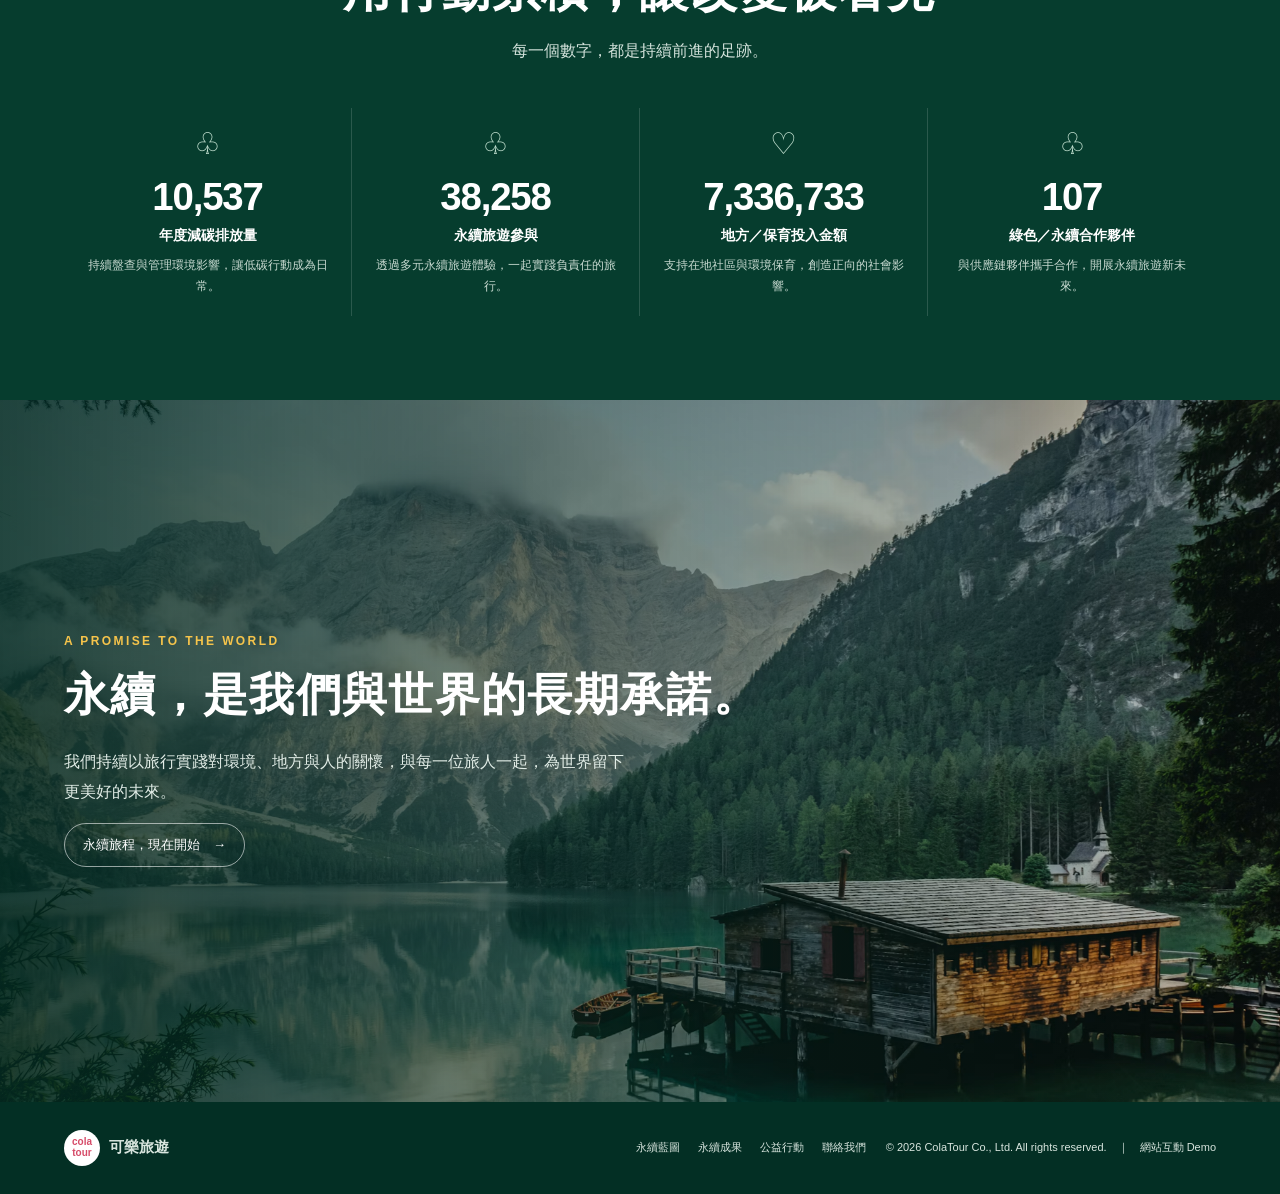
==== commit 46d17f66: "Update index.html" ====
--- a/index.html
+++ b/index.html
@@ -64,7 +64,12 @@
 .closing-bg{position:absolute;inset:-5% 0;background-position:center;background-size:cover;will-change:transform;transform:scale(1.08)}
 .closing::after{content:"";position:absolute;inset:0;background:linear-gradient(90deg,#032b22d9,#032b2260 65%,#032b2220)}
 .closing-content{position:relative;z-index:2;width:min(1180px,90%);margin:80px auto}
-.closing h2{color:#fff;max-width:680px}
+.closing h2 {
+  color: #fff;
+  max-width: none;
+  font-size: clamp(26px, 3.5vw, 48px);
+  white-space: nowrap;
+}
 .closing p{max-width:570px;line-height:1.9;color:#e1ece6}
 .footer{background:#032f24;color:#d8e5de;padding:28px 5%}
 .footer-inner{max-width:1180px;margin:auto;display:flex;align-items:center;justify-content:space-between;gap:20px;font-size:11px}
@@ -84,6 +89,12 @@
  .footer-inner{align-items:flex-start;flex-direction:column}
 }
 @media(max-width:520px){.hero{min-height:88svh}.hero h1{font-size:42px}.hero-content{margin-top:100px}.story{padding:72px 0}.photo-frame{min-height:260px}.stat{padding:14px 10px}.stat-number{font-size:28px}.stat-label{font-size:12px}.closing{min-height:70vh}}
+@media (max-width: 768px) {
+  .closing h2 {
+    font-size: clamp(20px, 4.5vw, 32px);
+    white-space: normal;
+  }
+}
 </style>
 </head>
 <body>
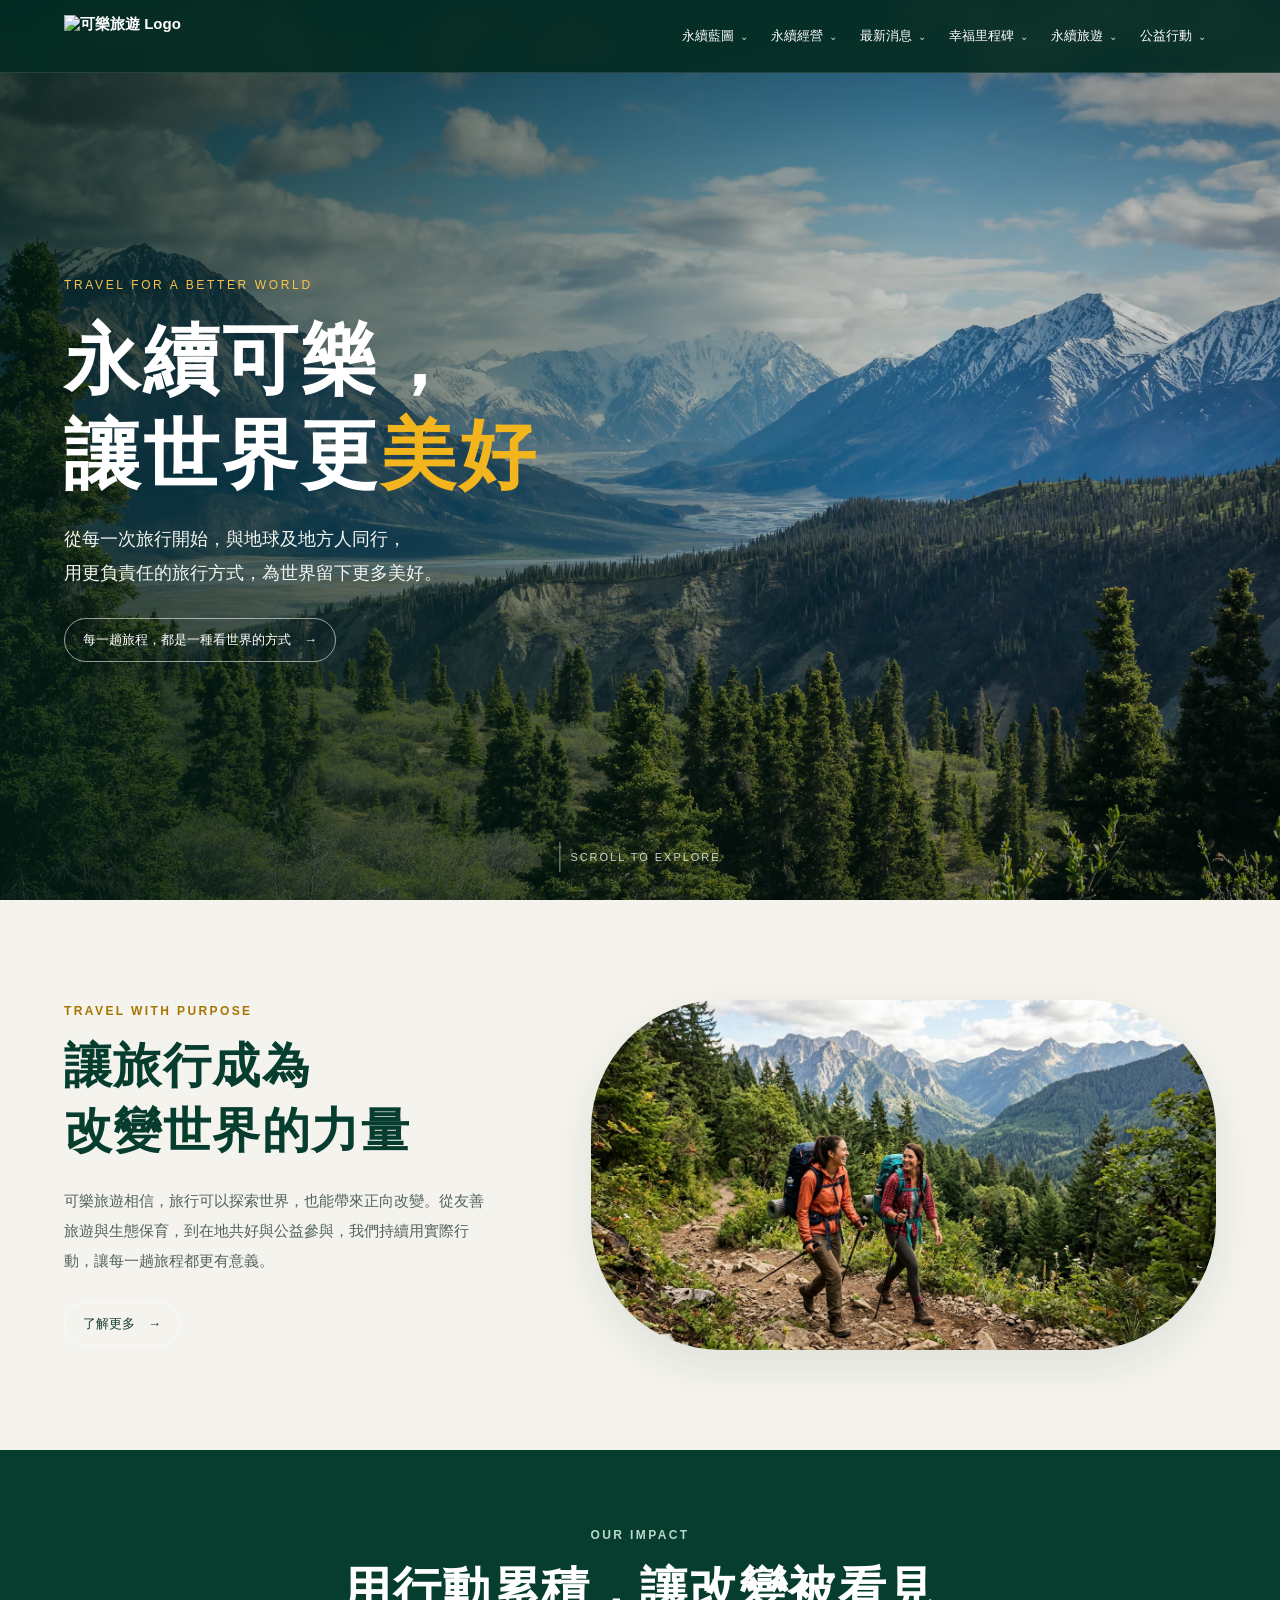
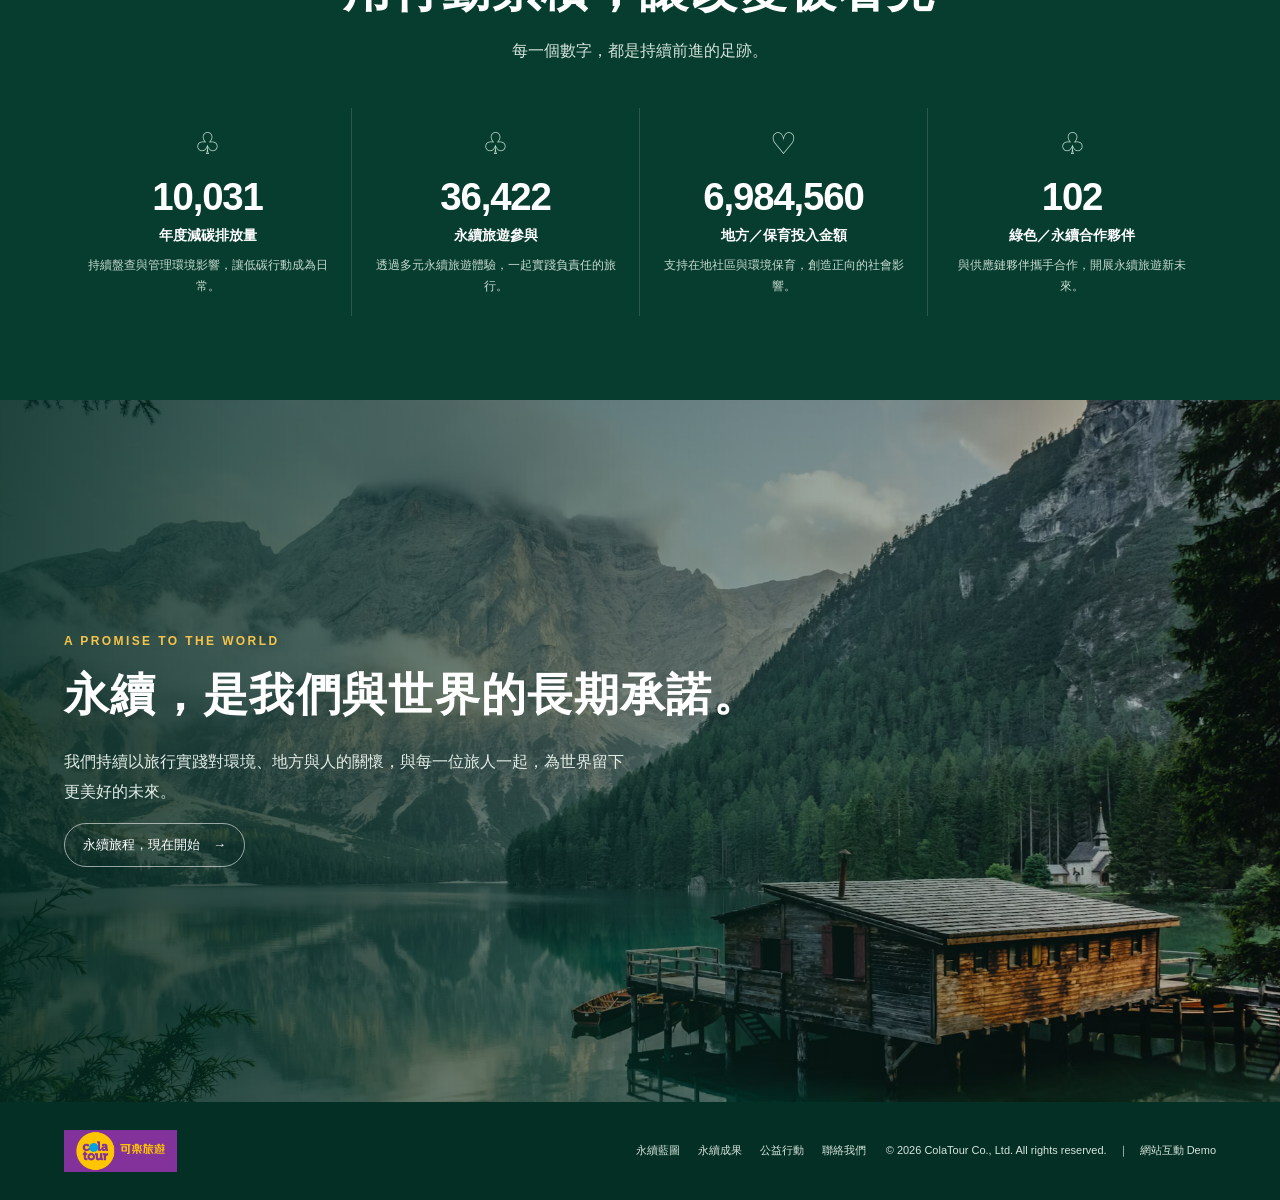
==== commit 99e203d3: "Update index.html" ====
--- a/index.html
+++ b/index.html
@@ -15,6 +15,13 @@
 .site-header{position:fixed;inset:0 0 auto;z-index:1000;background:rgba(4,43,33,.91);backdrop-filter:blur(12px);color:white;border-bottom:1px solid rgba(255,255,255,.12)}
 .nav-wrap{max-width:1440px;margin:auto;min-height:72px;padding:0 5%;display:flex;align-items:center;gap:26px}
 .brand{display:flex;align-items:center;gap:9px;white-space:nowrap;font-weight:800;font-size:15px;margin-right:auto}
+  .brand-logo {
+  display: block;
+  width: auto;
+  height: 42px;
+  max-width: 200px;
+  object-fit: contain;
+}
 .brand-mark{display:grid;place-items:center;width:36px;height:36px;border-radius:50%;background:white;color:#d64b68;font-size:10px;font-weight:900;line-height:1.05;text-align:center}
 .nav{display:flex;align-items:center;gap:3px}
 .nav-item{position:relative}
@@ -100,7 +107,7 @@
 <body>
 <header class="site-header">
   <div class="nav-wrap">
-    <a class="brand" href="#home" aria-label="可樂旅遊，回到首頁"><span class="brand-mark">cola<br>tour</span><span>可樂旅遊</span></a>
+    <a class="brand" href="#home" aria-label="可樂旅遊，回到首頁"><img src="image/maon/logo.png" alt="可樂旅遊 Logo" class="brand-logo"></a>
     <button class="menu-toggle" aria-expanded="false" aria-label="開啟選單">☰ 選單</button>
     <nav class="nav" aria-label="主要導覽">
       <div class="nav-item"><button class="nav-link" aria-expanded="false">永續藍圖 <span class="chevron">⌄</span></button><div class="dropdown"><a href="#home">永續願景</a><a href="#story">永續策略</a><a href="#commitment">未來承諾</a></div></div>
@@ -161,7 +168,8 @@
 </main>
 <footer class="footer">
   <div class="footer-inner">
-    <a class="brand" href="#home"><span class="brand-mark">cola<br>tour</span><span>可樂旅遊</span></a>
+    <a class="brand" href="#home" aria-label="可樂旅遊，回到首頁">
+  <img src="image/main/logo.png" alt="可樂旅遊 Logo" class="brand-logo"></a>
     <div class="footer-links"><a href="#home">永續藍圖</a><a href="#stats">永續成果</a><a href="#story">公益行動</a><a href="#commitment">聯絡我們</a></div>
     <div>© 2026 ColaTour Co., Ltd. All rights reserved.　｜　網站互動 Demo</div>
   </div>
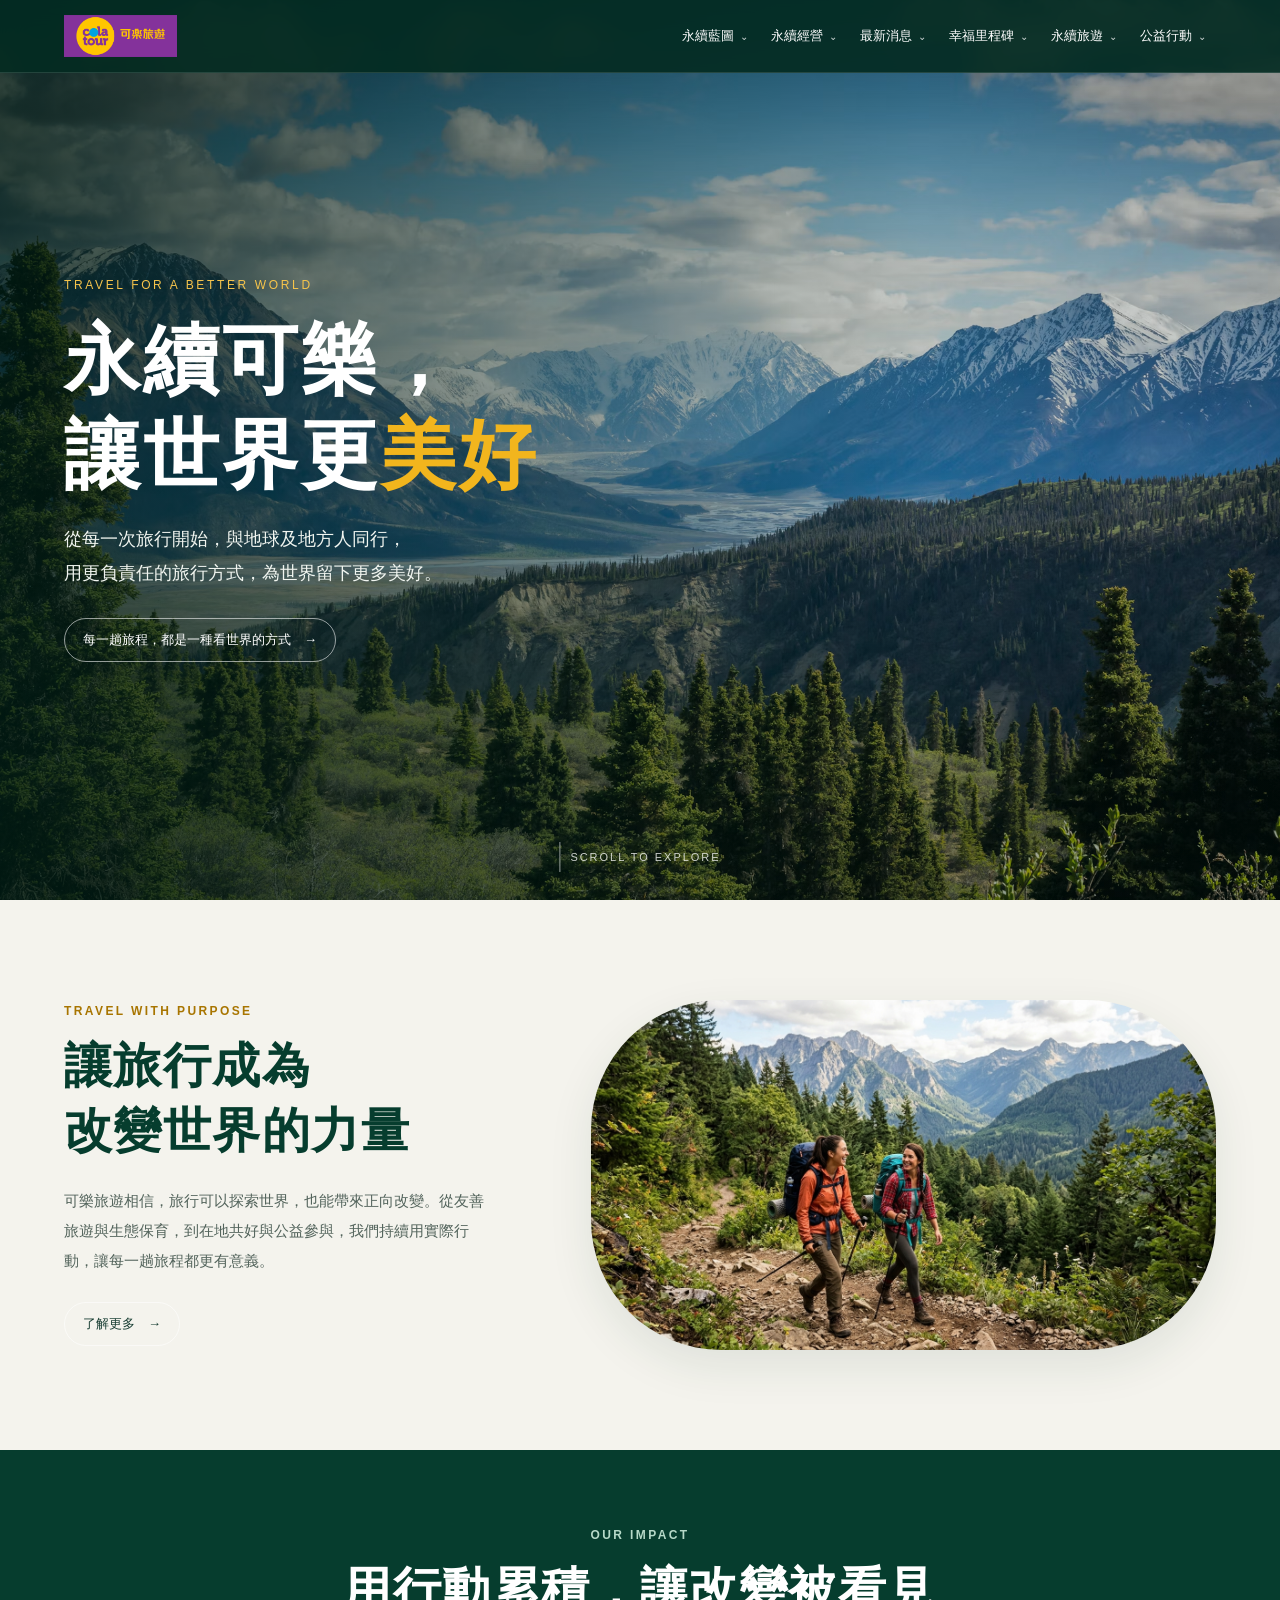
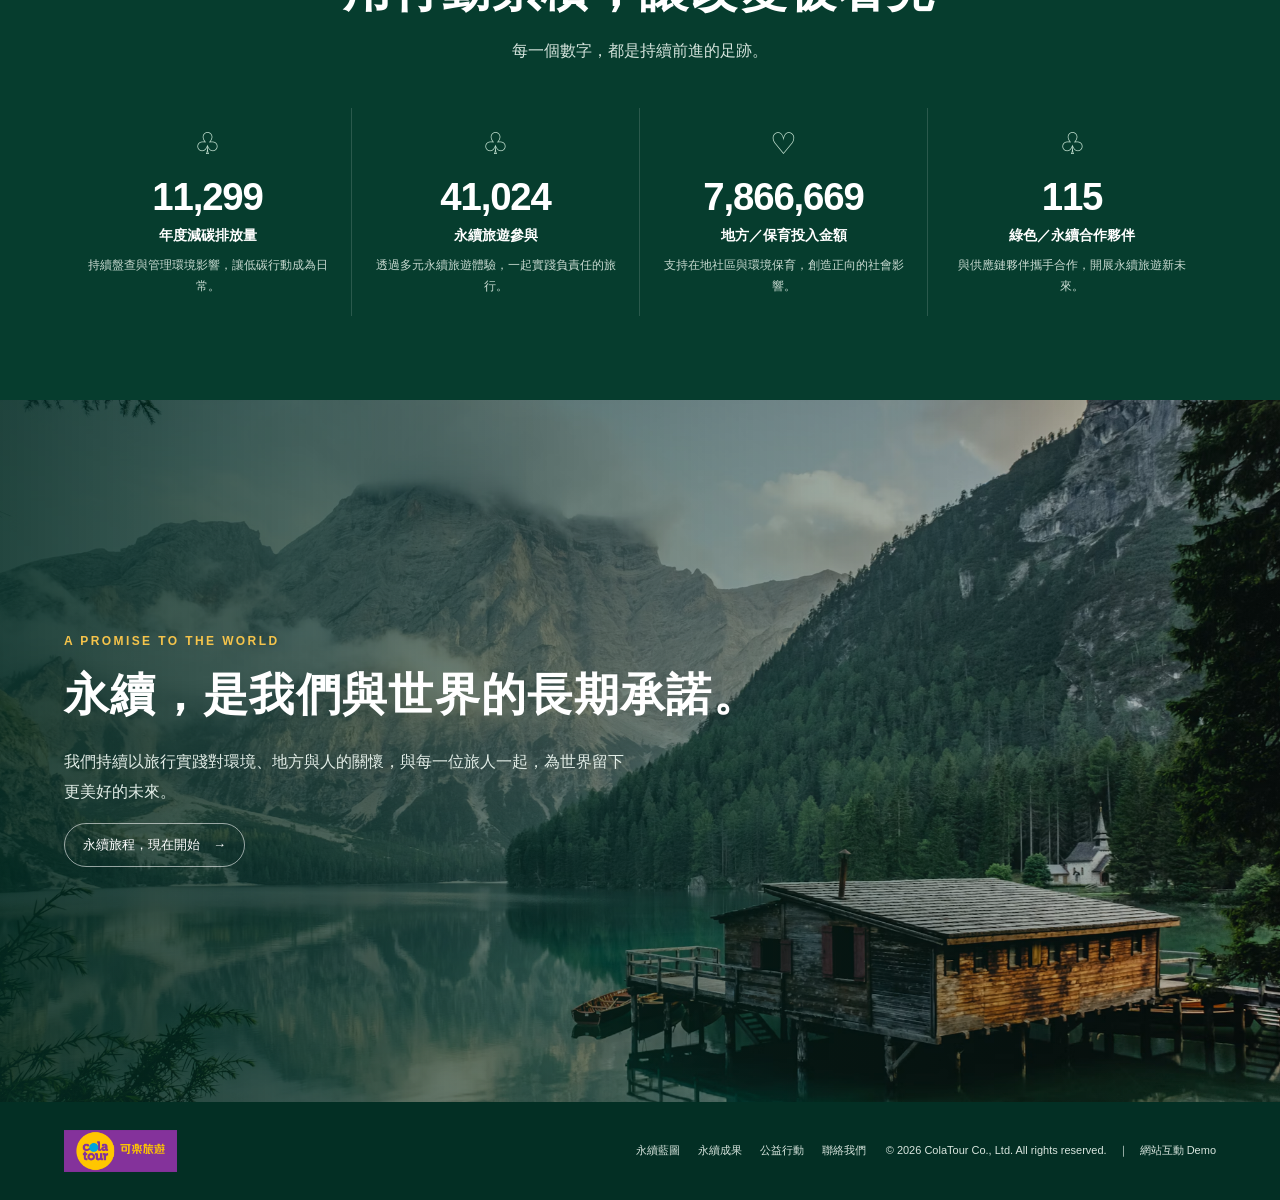
==== commit 135a780f: "Update index.html" ====
--- a/index.html
+++ b/index.html
@@ -107,7 +107,7 @@
 <body>
 <header class="site-header">
   <div class="nav-wrap">
-    <a class="brand" href="#home" aria-label="可樂旅遊，回到首頁"><img src="image/maon/logo.png" alt="可樂旅遊 Logo" class="brand-logo"></a>
+    <a class="brand" href="#home" aria-label="可樂旅遊，回到首頁"><img src="image/main/logo.png" alt="可樂旅遊 Logo" class="brand-logo"></a>
     <button class="menu-toggle" aria-expanded="false" aria-label="開啟選單">☰ 選單</button>
     <nav class="nav" aria-label="主要導覽">
       <div class="nav-item"><button class="nav-link" aria-expanded="false">永續藍圖 <span class="chevron">⌄</span></button><div class="dropdown"><a href="#home">永續願景</a><a href="#story">永續策略</a><a href="#commitment">未來承諾</a></div></div>
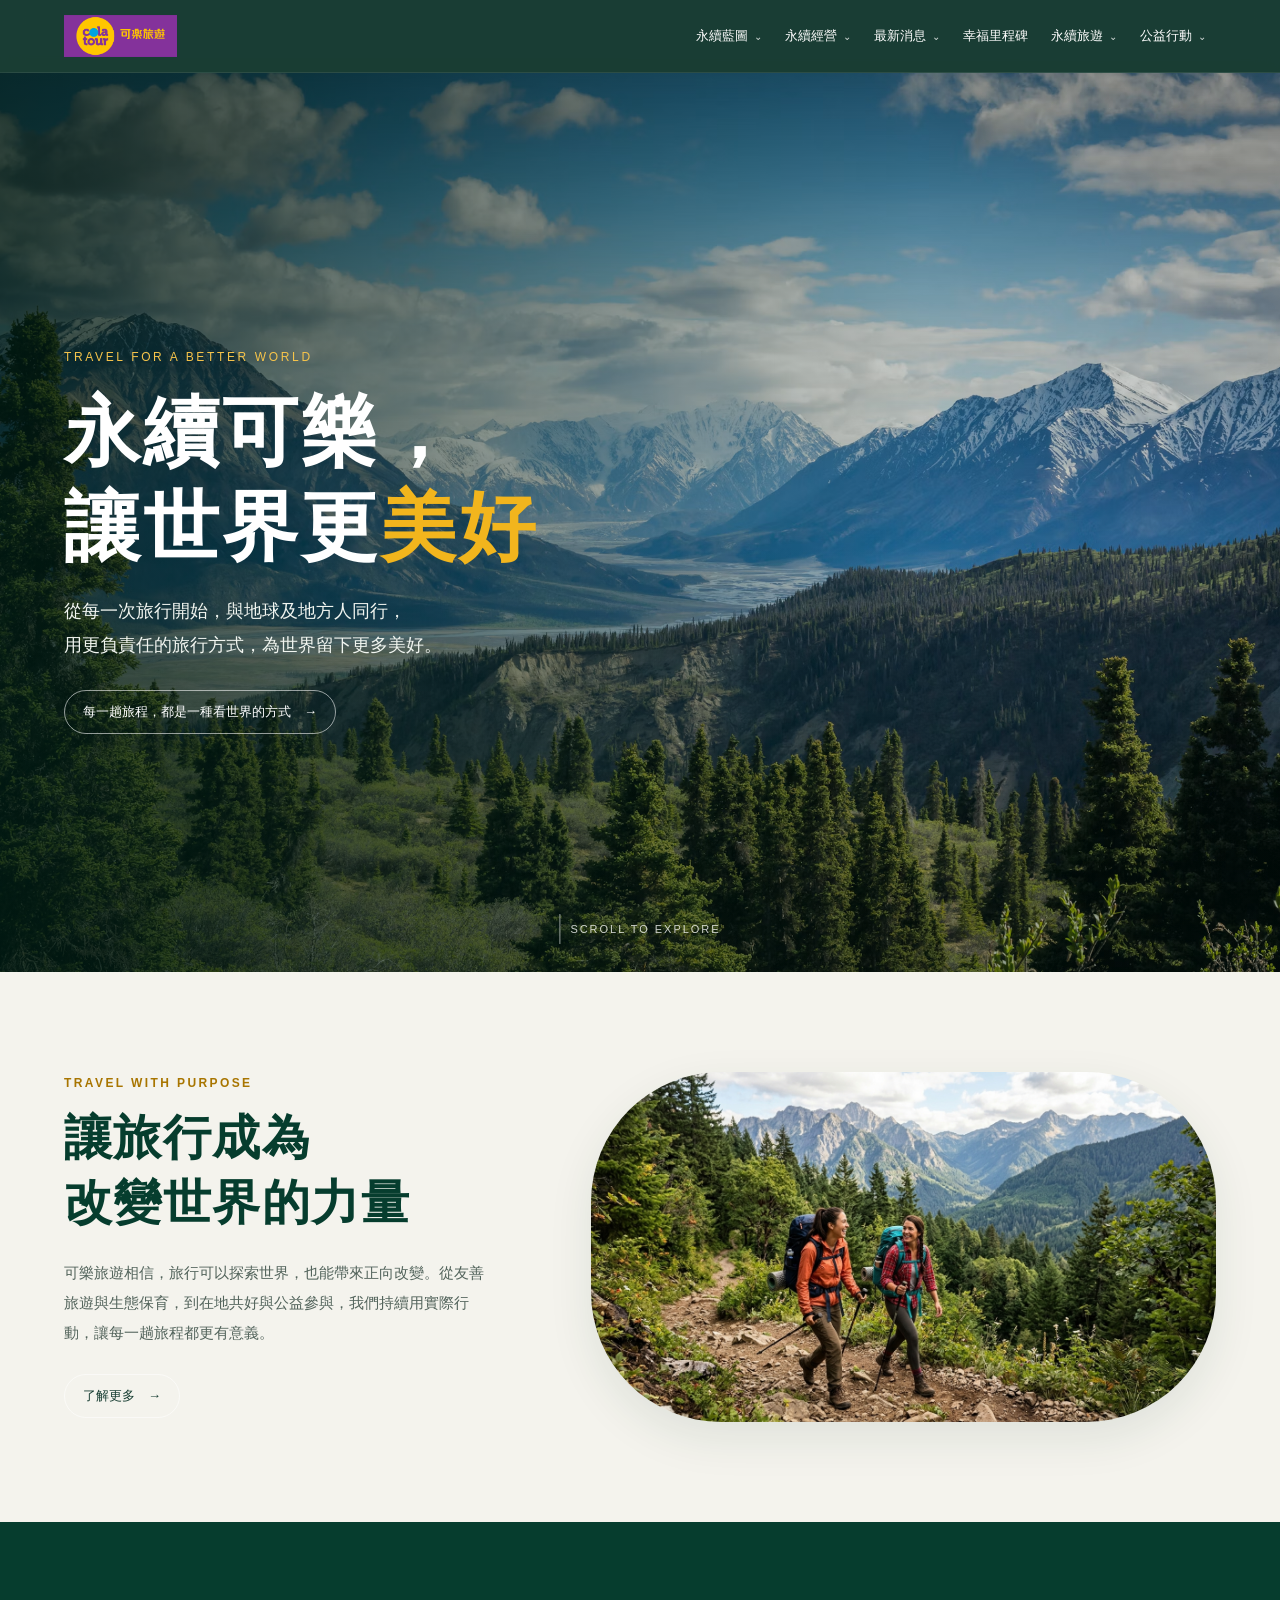
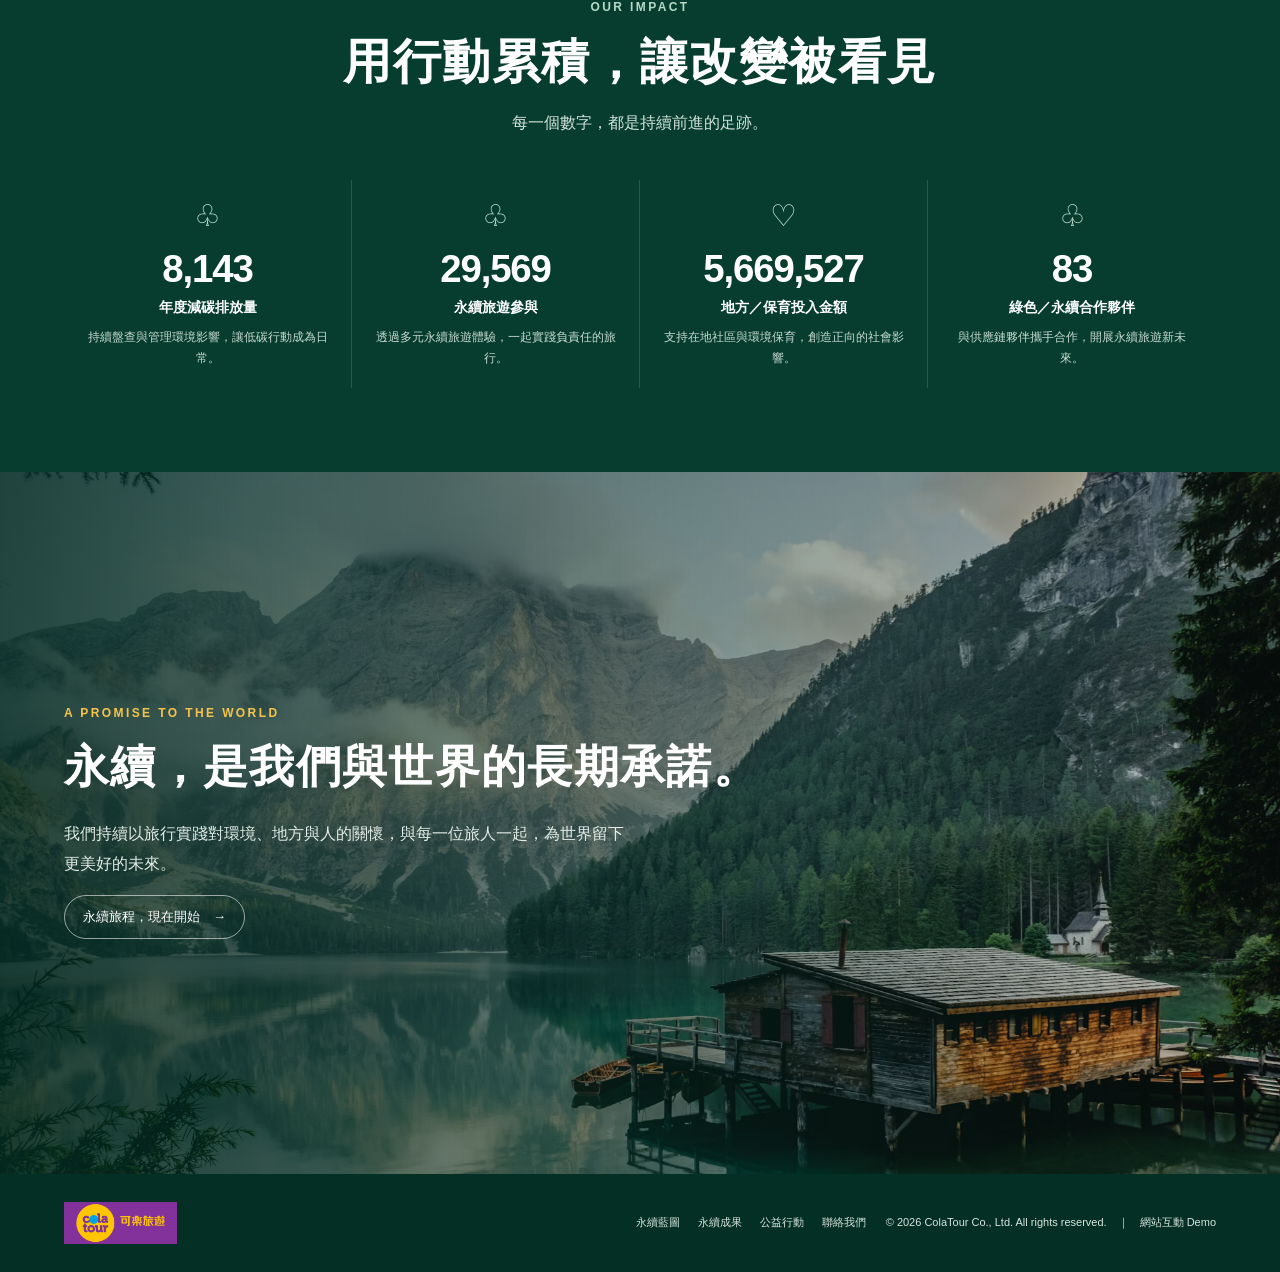
==== commit 37bf85ff: "Update index.html" ====
--- a/index.html
+++ b/index.html
@@ -103,22 +103,10 @@
   }
 }
 </style>
+<link rel="stylesheet" href="css/layout.css">
 </head>
 <body>
-<header class="site-header">
-  <div class="nav-wrap">
-    <a class="brand" href="#home" aria-label="可樂旅遊，回到首頁"><img src="image/main/logo.png" alt="可樂旅遊 Logo" class="brand-logo"></a>
-    <button class="menu-toggle" aria-expanded="false" aria-label="開啟選單">☰ 選單</button>
-    <nav class="nav" aria-label="主要導覽">
-      <div class="nav-item"><button class="nav-link" aria-expanded="false">永續藍圖 <span class="chevron">⌄</span></button><div class="dropdown"><a href="#home">永續願景</a><a href="#story">永續策略</a><a href="#commitment">未來承諾</a></div></div>
-      <div class="nav-item"><button class="nav-link" aria-expanded="false">永續經營 <span class="chevron">⌄</span></button><div class="dropdown"><a href="#stats">公司治理</a><a href="#stats">環境管理</a><a href="#stats">責任供應鏈</a></div></div>
-      <div class="nav-item"><button class="nav-link" aria-expanded="false">最新消息 <span class="chevron">⌄</span></button><div class="dropdown"><a href="#story">永續焦點</a><a href="#story">活動消息</a><a href="#story">媒體報導</a></div></div>
-      <div class="nav-item"><button class="nav-link" aria-expanded="false">幸福里程碑 <span class="chevron">⌄</span></button><div class="dropdown"><a href="#stats">永續成果</a><a href="#stats">年度報告</a></div></div>
-      <div class="nav-item"><button class="nav-link" aria-expanded="false">永續旅遊 <span class="chevron">⌄</span></button><div class="dropdown"><a href="#story">友善旅遊</a><a href="#story">生態保育</a><a href="#story">在地共好</a></div></div>
-      <div class="nav-item"><button class="nav-link" aria-expanded="false">公益行動 <span class="chevron">⌄</span></button><div class="dropdown"><a href="#story">公益參與</a><a href="#story">志工行動</a><a href="#commitment">合作夥伴</a></div></div>
-    </nav>
-  </div>
-</header>
+<div id="site-header"></div>
 <main>
   <section class="hero" id="home">
     <div class="hero-bg" data-parallax style="background-image:url('image/main/01.avif')"></div>
@@ -166,50 +154,8 @@
     </div>
   </section>
 </main>
-<footer class="footer">
-  <div class="footer-inner">
-    <a class="brand" href="#home" aria-label="可樂旅遊，回到首頁">
-  <img src="image/main/logo.png" alt="可樂旅遊 Logo" class="brand-logo"></a>
-    <div class="footer-links"><a href="#home">永續藍圖</a><a href="#stats">永續成果</a><a href="#story">公益行動</a><a href="#commitment">聯絡我們</a></div>
-    <div>© 2026 ColaTour Co., Ltd. All rights reserved.　｜　網站互動 Demo</div>
-  </div>
-</footer>
+<div id="site-footer"></div>
 <script>
-const header = document.querySelector('.site-header');
-const menuToggle = document.querySelector('.menu-toggle');
-const nav = document.querySelector('.nav');
-
-menuToggle.addEventListener('click', () => {
-  const opened = nav.classList.toggle('mobile-open');
-  menuToggle.setAttribute('aria-expanded', String(opened));
-});
-document.querySelectorAll('.nav-link').forEach(button => {
-  button.addEventListener('click', () => {
-    const item = button.closest('.nav-item');
-    const isOpen = item.classList.toggle('open');
-    button.setAttribute('aria-expanded', String(isOpen));
-    document.querySelectorAll('.nav-item').forEach(other => {
-      if (other !== item) {
-        other.classList.remove('open');
-        other.querySelector('.nav-link').setAttribute('aria-expanded', 'false');
-      }
-    });
-  });
-});
-document.querySelectorAll('.dropdown a').forEach(link => link.addEventListener('click', () => {
-  nav.classList.remove('mobile-open');
-  menuToggle.setAttribute('aria-expanded', 'false');
-  document.querySelectorAll('.nav-item').forEach(item => item.classList.remove('open'));
-}));
-document.addEventListener('click', event => {
-  if (!event.target.closest('.nav-item')) {
-    document.querySelectorAll('.nav-item').forEach(item => {
-      item.classList.remove('open');
-      item.querySelector('.nav-link').setAttribute('aria-expanded', 'false');
-    });
-  }
-});
-
 // 區塊進入畫面時淡入，並依序啟動數字動畫
 const revealObserver = new IntersectionObserver(entries => {
   entries.forEach(entry => {
@@ -261,5 +207,6 @@
 }, {passive:true});
 updateParallax();
 </script>
+<script src="js/layout.js"></script>
 </body>
 </html>
--- a/css/layout.css
+++ b/css/layout.css
@@ -0,0 +1,79 @@
+/* 共用頁首、頁尾：修改這個檔案即可同步所有頁面 */
+.site-header{position:fixed;inset:0 0 auto;z-index:1000;background:rgba(4,43,33,.91);backdrop-filter:blur(12px);color:white;border-bottom:1px solid rgba(255,255,255,.12)}
+.site-header .nav-wrap{max-width:1440px;margin:auto;min-height:72px;padding:0 5%;display:flex;align-items:center;gap:26px}
+.site-header .brand,.site-footer .brand{display:flex;align-items:center;gap:9px;white-space:nowrap;font-weight:800;font-size:15px;margin-right:auto}
+.site-header .brand-logo,.site-footer .brand-logo{display:block;width:auto;height:42px;max-width:200px;object-fit:contain}
+.site-header .nav{display:flex;align-items:center;gap:3px;height:auto;background:transparent;box-shadow:none;padding:0;flex-wrap:nowrap}
+.site-header .nav-item{position:relative}
+.site-header .nav-link{display:flex;align-items:center;gap:6px;border:0;background:none;color:white;padding:25px 10px;font-size:13px;cursor:pointer;white-space:nowrap;text-decoration:none}
+.site-header .nav-link:hover,.site-header .nav-link:focus-visible,.site-header .nav-link[aria-current="page"]{color:#f2b51d}
+.site-header .chevron{font-size:10px;opacity:.8}
+.site-header .dropdown{display:none;position:absolute;top:100%;left:0;min-width:190px;padding:8px;background:#fff;color:#173d32;border-radius:0 0 12px 12px;box-shadow:0 14px 30px #001b1640}
+.site-header .nav-item:hover .dropdown,.site-header .nav-item:focus-within .dropdown,.site-header .nav-item.open .dropdown{display:block}
+.site-header .dropdown a{display:block;padding:11px 12px;border-radius:7px;font-size:13px;color:#173d32;text-decoration:none}
+.site-header .dropdown a:hover{background:#edf4ef;color:#08724f}
+.site-header .menu-toggle{display:none;background:none;color:#fff;border:1px solid #ffffff60;border-radius:8px;padding:7px 10px}
+.site-footer{background:#032f24;color:#d8e5de;padding:28px 5%;font-size:12px}
+.site-footer .footer-inner{max-width:1180px;margin:auto;display:flex;align-items:center;justify-content:space-between;gap:20px;font-size:11px}
+.site-footer .footer-links{display:flex;gap:18px;flex-wrap:wrap}
+.site-footer a{color:inherit;text-decoration:none}.site-footer a:hover{color:#f2b51d}
+body{padding-top:72px}
+@media(max-width:900px){
+ body{padding-top:66px}
+ .site-header .nav-wrap{min-height:66px;gap:12px}
+ .site-header .menu-toggle{display:block}
+ .site-header .nav{display:none;position:absolute;top:66px;left:0;right:0;background:#063d2e;padding:8px 5% 18px;max-height:75vh;overflow:auto;align-items:stretch;flex-direction:column}
+ .site-header .nav.mobile-open{display:flex}
+ .site-header .nav-item{width:100%}
+ .site-header .nav-link{width:100%;justify-content:space-between;padding:14px 8px}
+ .site-header .dropdown{position:static;box-shadow:none;border-radius:8px;margin:0 8px 8px;min-width:0}
+ .site-header .nav-item:hover .dropdown{display:none}
+ .site-header .nav-item.open .dropdown,.site-header .nav-item:focus-within .dropdown{display:block}
+ .site-footer .footer-inner{align-items:flex-start;flex-direction:column}
+}
+
+/* 避免里程碑舊版導覽列樣式影響共用 Header */
+.site-header .nav {
+  height: auto;
+  min-height: 0;
+  background: transparent;
+  box-shadow: none;
+  padding: 0;
+  justify-content: flex-end;
+  gap: 3px;
+}
+
+.site-header .nav-link {
+  color: #ffffff;
+  border-bottom: none;
+}
+
+.site-header .nav-link:hover {
+  color: #f2b51d;
+}
+
+@media (max-width: 900px) {
+  .site-header .nav {
+    position: absolute;
+    top: 66px;
+    left: 0;
+    right: 0;
+    display: none;
+    flex-direction: column;
+    align-items: stretch;
+    background: #063d2e;
+    padding: 8px 5% 18px;
+    max-height: 75vh;
+    overflow-y: auto;
+  }
+
+  .site-header .nav.mobile-open {
+    display: flex;
+  }
+}
+/* 手機版選單排列修正 */
+@media (max-width: 900px) {
+  .site-header .nav.mobile-open {
+    justify-content: flex-start;
+  }
+}
